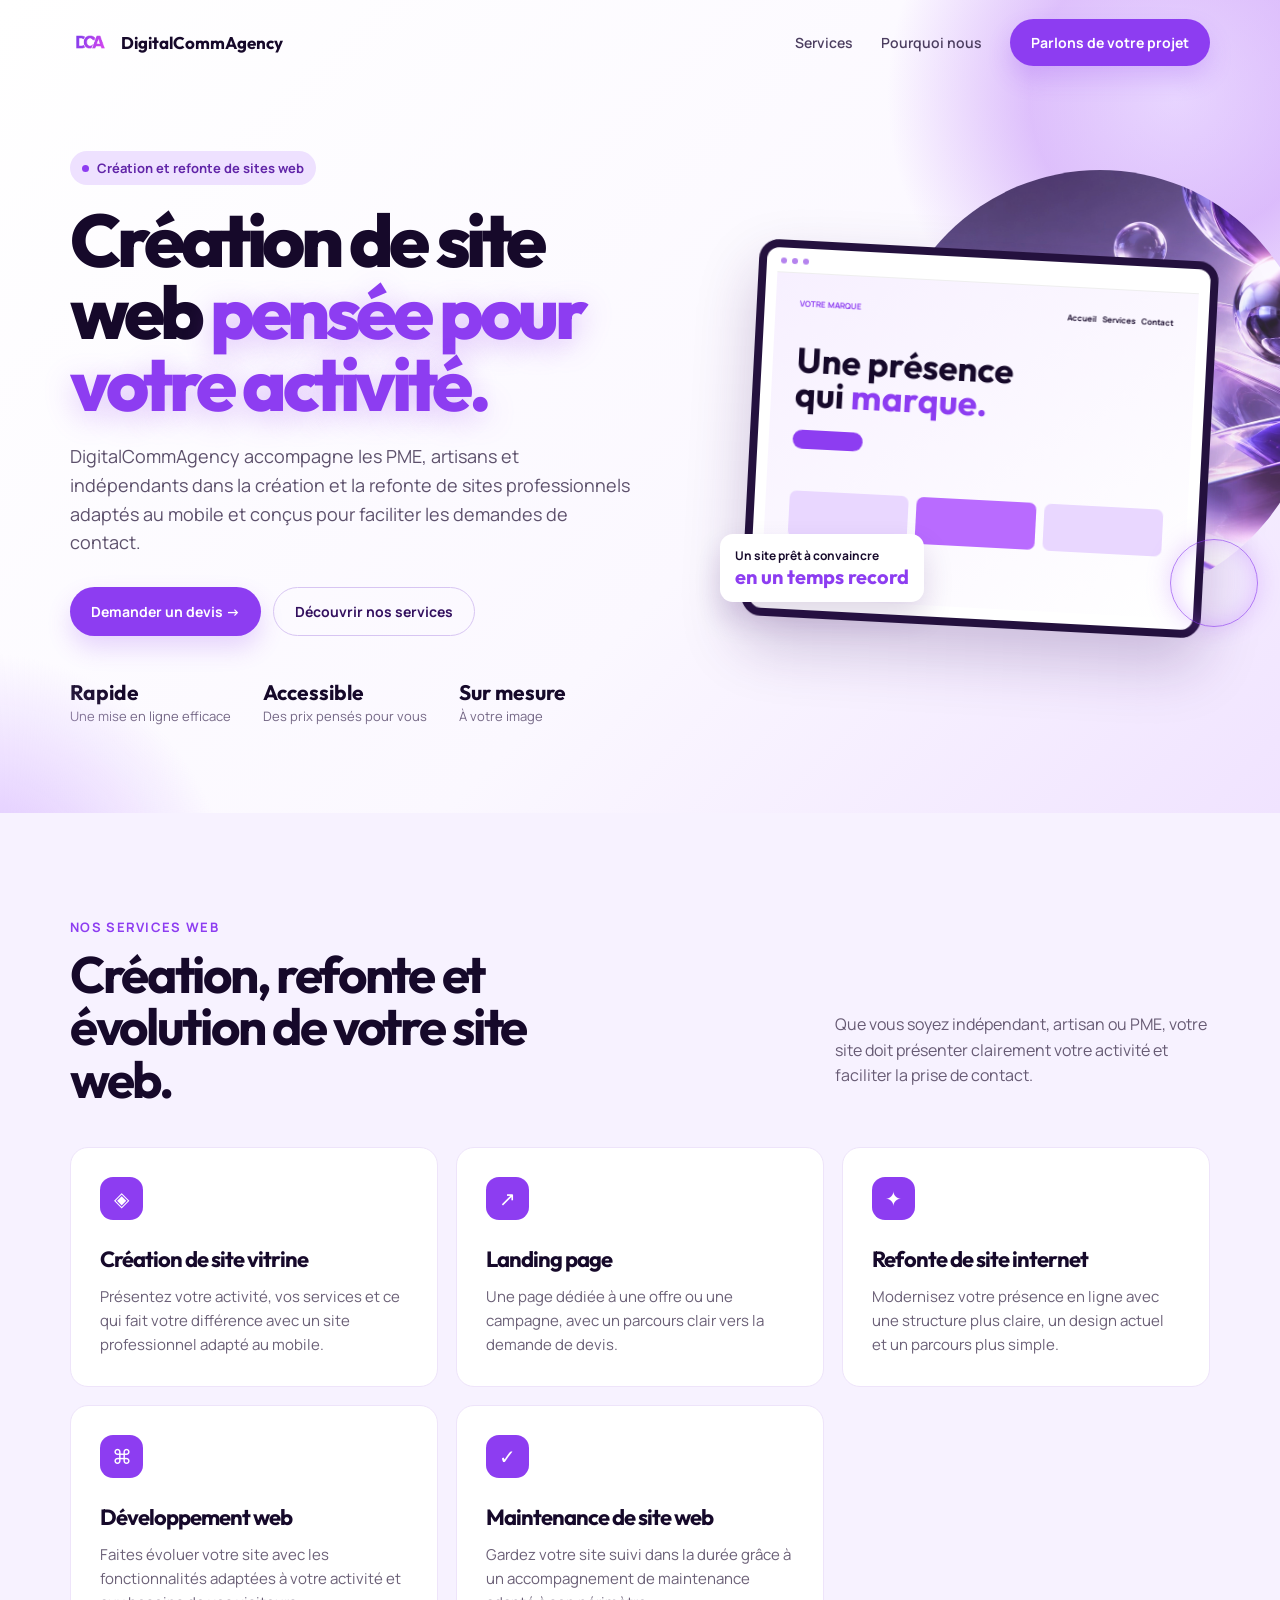
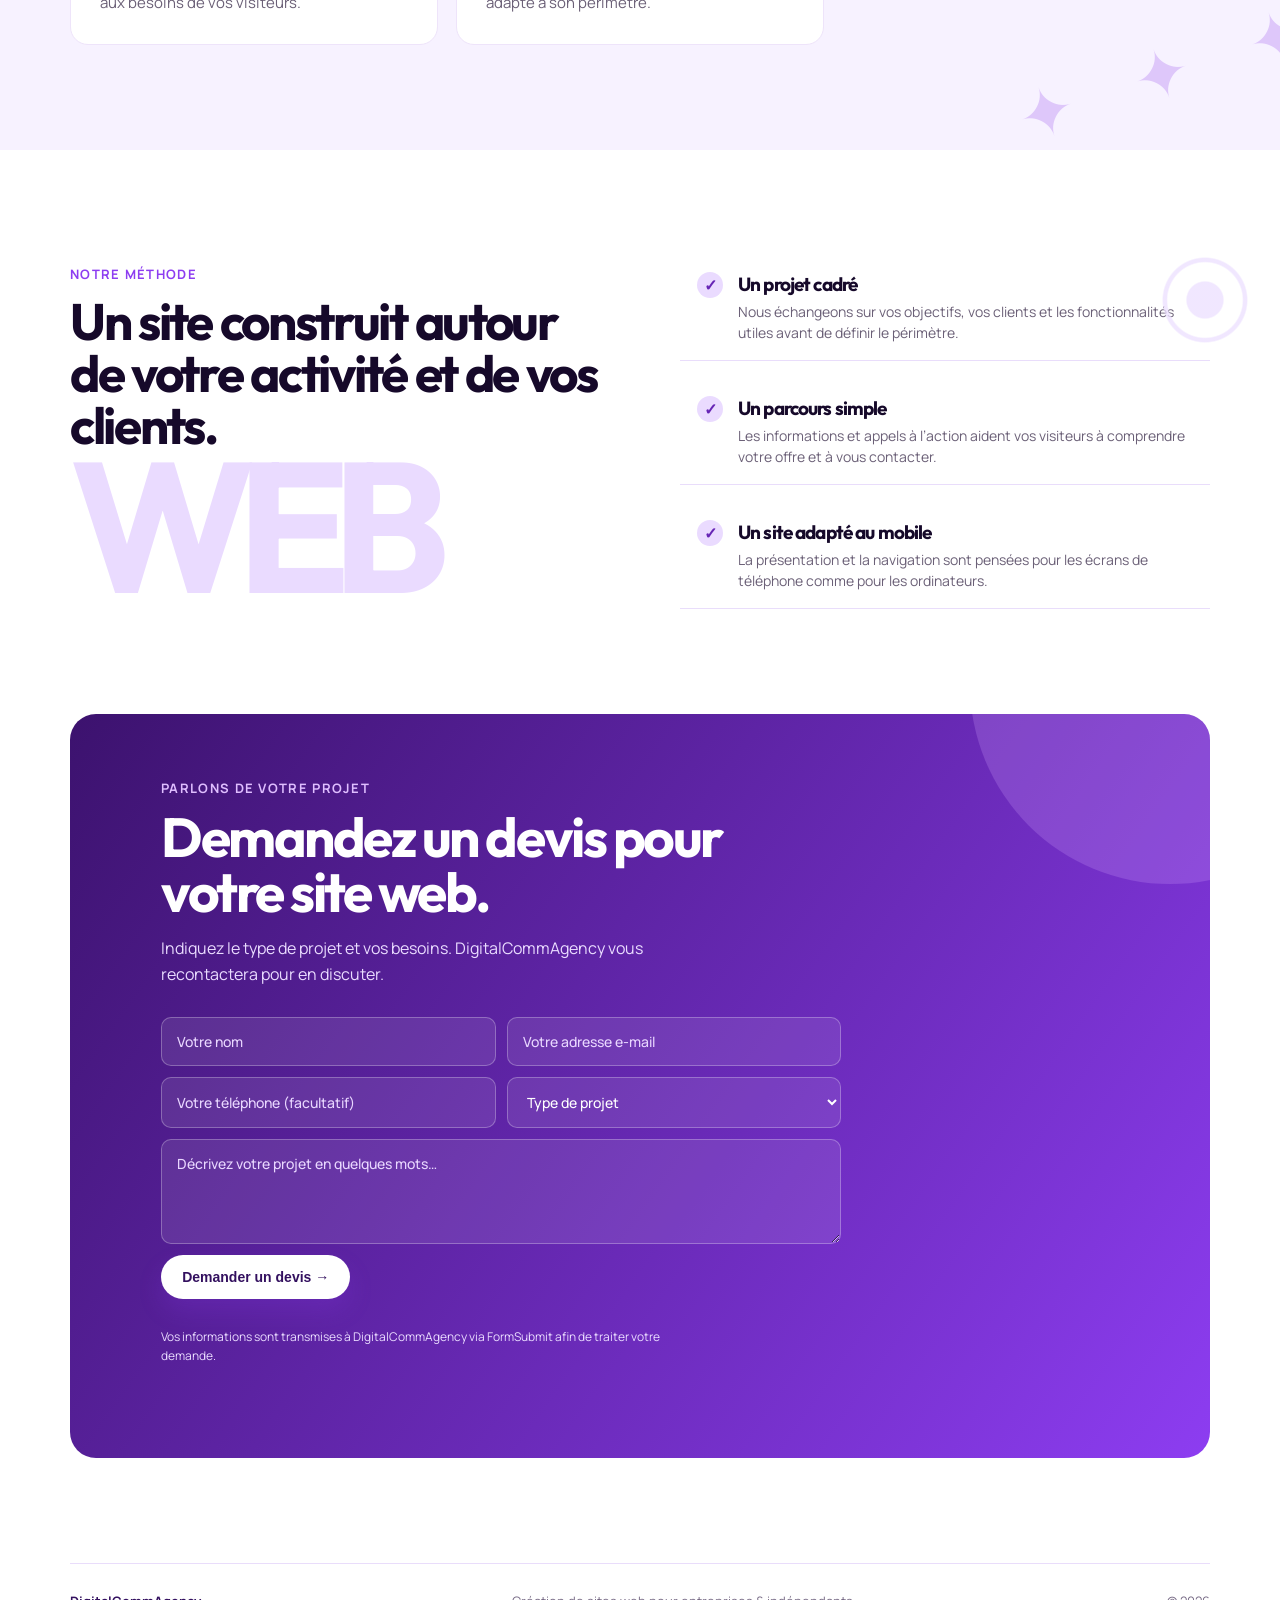
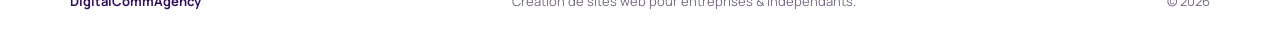
==== index.html @ 5699497f "Optimiser l’image de la page d’accueil" ====
<!doctype html>
<html lang="fr">
  <head>
    <meta charset="UTF-8" />
    <meta name="viewport" content="width=device-width, initial-scale=1.0" />
    <meta name="description" content="Création et refonte de sites web pour PME, artisans et indépendants. DigitalCommAgency conçoit des sites professionnels adaptés au mobile et pensés pour générer des demandes." />
    <title>Création et refonte de sites web | DigitalCommAgency</title>
    <link rel="canonical" href="https://digitalcommagency.fr/" />
    <meta name="robots" content="index,follow,max-image-preview:large" />
    <meta property="og:type" content="website" />
    <meta property="og:locale" content="fr_FR" />
    <meta property="og:site_name" content="DigitalCommAgency" />
    <meta property="og:title" content="Création et refonte de sites web | DigitalCommAgency" />
    <meta property="og:description" content="Des sites professionnels adaptés au mobile et conçus pour transformer les visites en demandes de contact." />
    <meta property="og:url" content="https://digitalcommagency.fr/" />
    <meta name="theme-color" content="#33105f" />
    <script type="application/ld+json">
      {"@context":"https://schema.org","@type":"Organization","name":"DigitalCommAgency","url":"https://digitalcommagency.fr/","description":"Création, refonte, développement et maintenance de sites web pour entreprises et indépendants."}
    </script>
    <link rel="preconnect" href="https://fonts.googleapis.com" />
    <link rel="preconnect" href="https://fonts.gstatic.com" crossorigin />
    <link href="https://fonts.googleapis.com/css2?family=Manrope:wght@400;500;600;700;800&family=Outfit:wght@500;600;700;800&display=swap" rel="stylesheet" />
    <style>
      :root { --violet:#8d3df1; --deep:#33105f; --ink:#16092a; --soft:#f7f2ff; --white:#fff; --line:#e9ddfb; }
      * { box-sizing:border-box; } html { scroll-behavior:smooth; }
      body { margin:0; font-family:"DM Sans",sans-serif; color:var(--ink); background:var(--white); }
      h1,h2,h3 { font-family:"Space Grotesk",sans-serif; letter-spacing:-.045em; margin:0; } a { color:inherit; text-decoration:none; }
      .wrap { width:min(1140px,calc(100% - 40px)); margin:auto; }
      nav { height:84px; display:flex; align-items:center; justify-content:space-between; position:relative; z-index:3; }
      .brand { display:flex; align-items:center; gap:9px; font:700 17px "Space Grotesk"; } .brand img { width:42px; height:42px; object-fit:contain; }
      .links { display:flex; gap:28px; align-items:center; font-size:14px; font-weight:600; color:#4c3e60; } .links a:hover { color:var(--violet); }
      .button { display:inline-flex; align-items:center; justify-content:center; border-radius:999px; border:0; padding:14px 21px; background:var(--violet); color:#fff; font-weight:700; font-size:14px; box-shadow:0 12px 25px #8d3df133; transition:.2s transform,.2s box-shadow; cursor:pointer; }
      .button:hover { transform:translateY(-2px); box-shadow:0 16px 30px #8d3df155; }.button.light { background:#fff; color:var(--deep); }.button.ghost { background:transparent; color:var(--deep); border:1px solid #d7c5f2; box-shadow:none; }
      .hero { overflow:hidden; min-height:610px; position:relative; background:linear-gradient(135deg,#fff 0%,#fbf8ff 60%,#f0e3ff 100%); }
      .hero:before { content:""; position:absolute; height:590px; width:590px; border-radius:50%; background:radial-gradient(circle,#c392ff 0%,#a451f5 35%,transparent 69%); opacity:.34; right:-190px; top:-200px; }
      .hero-grid { position:relative; display:grid; grid-template-columns:1.05fr .95fr; gap:38px; align-items:center; padding:67px 0 88px; }
      .eyebrow { display:inline-flex; align-items:center; gap:8px; padding:8px 12px; background:#eee1ff; border-radius:100px; color:#6125a8; font-size:13px; font-weight:700; }.dot { width:7px;height:7px;border-radius:50%;background:var(--violet); }
      h1 { font-size:clamp(45px,5.8vw,75px); line-height:.97; margin:19px 0 22px; max-width:690px; } h1 em { color:var(--violet); font-style:normal; }
      .hero p { max-width:560px; color:#5d516c; font-size:18px; line-height:1.6; margin:0 0 30px; }.actions { display:flex; gap:12px; flex-wrap:wrap; }
      .proof { display:flex; gap:32px; padding-top:43px; }.proof div { display:grid; gap:2px; }.proof b { font:700 21px "Space Grotesk"; }.proof span { color:#746785; font-size:13px; }
      .mockup { width:min(100%,460px); justify-self:end; position:relative; }.browser { padding:11px; border:8px solid #24113e; background:#fff; border-radius:20px; box-shadow:0 28px 60px #3d14623b; transform:rotate(3deg); }.browserbar { height:14px; display:flex; gap:5px; align-items:center; padding:0 3px 10px; border-bottom:1px solid #eee; }.browserbar i {width:6px;height:6px;border-radius:50%;background:#b583ee;}.website { min-height:325px; padding:24px; background:linear-gradient(145deg,#f7f0ff,#fff); }.mini-nav{display:flex;justify-content:space-between;font-size:8px;font-weight:700}.mini-logo{color:var(--violet)}.mini-hero{margin-top:35px;font:700 35px/.96 "Space Grotesk";max-width:260px;}.mini-hero span{color:var(--violet)}.mini-pill{margin-top:19px;width:70px;height:19px;background:var(--violet);border-radius:99px}.mini-cards{display:flex;gap:8px;margin-top:42px}.mini-card{height:47px;flex:1;border-radius:7px;background:#e9d7ff}.mini-card:nth-child(2){background:#b96bff}.float-card { position:absolute; left:-30px; bottom:25px; padding:13px 15px; border-radius:13px; background:#fff; box-shadow:0 15px 30px #3d14652a; font-size:12px; font-weight:700; }.float-card span { display:block; color:var(--violet); font:700 20px "Space Grotesk"; }
      section { padding:105px 0; }.intro { display:flex; justify-content:space-between; align-items:end; gap:30px; margin-bottom:42px; }.tag { font-size:13px;font-weight:700;text-transform:uppercase;letter-spacing:.1em;color:var(--violet);margin-bottom:12px; }.intro h2 { font-size:clamp(34px,4vw,52px); line-height:1.02; max-width:560px; }.intro p { max-width:375px; color:#675b74; line-height:1.6; }
      .services { background:var(--soft); }.grid { display:grid; grid-template-columns:repeat(3,1fr); gap:18px; }.card { background:#fff; padding:29px; border:1px solid #eee4fa; border-radius:18px; }.icon { width:43px;height:43px;display:grid;place-items:center;color:#fff;background:var(--violet);border-radius:13px;font-size:20px;margin-bottom:25px; }.card h3 { font-size:22px; }.card p { color:#6b6077;line-height:1.6;font-size:15px;margin:12px 0 0; }
      .difference { display:grid;grid-template-columns:1fr 1fr;gap:80px;align-items:center; }.big-number { font:700 clamp(100px,15vw,185px)/.8 "Space Grotesk";color:#eadbff;letter-spacing:-.1em; }.features { display:grid;gap:18px; }.feature { display:flex;gap:15px;padding:17px;border-bottom:1px solid var(--line); }.check { height:26px;width:26px;flex:0 0 26px;display:grid;place-items:center;border-radius:50%;background:#eadbff;color:#6624b5;font-weight:700; }.feature h3 { font-size:19px; }.feature p { margin:5px 0 0;color:#6b6077;font-size:14px;line-height:1.5; }
      .cta { padding:0 0 105px; }.cta-box { position:relative;overflow:hidden;background:linear-gradient(125deg,#3c126e,#8d3df1);border-radius:26px;padding:65px 8%;color:#fff; }.cta-box:after{content:"";position:absolute;width:400px;height:400px;border-radius:50%;background:#d4aaff;opacity:.22;right:-160px;top:-230px}.cta h2 { font-size:clamp(37px,4.3vw,59px);line-height:1;max-width:650px;position:relative;z-index:1}.cta p{position:relative;z-index:1;color:#eadcff;max-width:520px;line-height:1.6;margin:17px 0 27px}.cta .button{position:relative;z-index:1}.contact-form{position:relative;z-index:1;display:grid;grid-template-columns:1fr 1fr;gap:11px;max-width:680px;margin-top:30px}.contact-form input,.contact-form textarea,.contact-form select{width:100%;border:1px solid #ffffff45;background:#ffffff18;border-radius:10px;color:#fff;padding:14px 15px;font:500 14px "Manrope",sans-serif;outline:none;transition:.2s border-color,.2s background}.contact-form input::placeholder,.contact-form textarea::placeholder{color:#e9d7ff}.contact-form input:focus,.contact-form textarea:focus,.contact-form select:focus{border-color:#fff;background:#ffffff27}.contact-form select option{color:#16092a}.contact-form textarea{grid-column:1/-1;min-height:105px;resize:vertical}.contact-form button{justify-self:start}.form-note{grid-column:1/-1;margin:0;color:#e9d7ff;font-size:12px}
      footer { padding:28px 0; border-top:1px solid var(--line);display:flex;justify-content:space-between;color:#776a85;font-size:13px; }.footer-brand {font-weight:700;color:var(--deep)}
      /* Motion design: deliberately subtle enough to keep the page premium. */
      body { overflow-x:hidden; } nav { animation:reveal .7s both; }
      .hero:before { animation:drift 9s ease-in-out infinite alternate; }.hero:after { content:""; position:absolute; width:520px; height:520px; left:-280px; bottom:-350px; border-radius:50%; background:radial-gradient(circle,#d9bbff 0%,transparent 68%); animation:drift 12s ease-in-out infinite alternate-reverse; }
      .eyebrow { animation:reveal .7s .12s both; }.dot { animation:pulse 1.8s infinite; } h1 { animation:reveal .8s .22s both; } h1 em { text-shadow:0 7px 30px #9e51ef55; }.hero p { animation:reveal .8s .34s both; }.actions { animation:reveal .8s .42s both; }.proof { animation:reveal .8s .52s both; }
      .mockup { animation:floatIn 1s .35s both; }.browser { animation:browserFloat 5s ease-in-out infinite; }.mini-pill { animation:grow 1.4s .9s both; }.mini-card { animation:cardUp .7s both; }.mini-card:nth-child(2){animation-delay:.18s}.mini-card:nth-child(3){animation-delay:.36s}.float-card { animation:cardFloat 4s 1s ease-in-out infinite; }
      .card { transition:transform .35s ease,box-shadow .35s ease,border-color .35s ease; }.card:hover { transform:translateY(-11px); box-shadow:0 22px 45px #4c137b18; border-color:#caa4fa; }.icon { transition:transform .3s; }.card:hover .icon{transform:rotate(-12deg) scale(1.1)} .feature { transition:transform .25s,background .25s; }.feature:hover{transform:translateX(9px);background:#fbf8ff}
      @keyframes reveal { from{opacity:0;transform:translateY(22px)}to{opacity:1;transform:translateY(0)} } @keyframes floatIn {from{opacity:0;transform:translate(40px,30px)}to{opacity:1;transform:translate(0,0)}} @keyframes browserFloat {50%{transform:rotate(-1deg) translateY(-13px)}} @keyframes cardFloat{50%{transform:translateY(-10px)}} @keyframes drift{to{transform:translate(60px,35px) scale(1.1)}} @keyframes pulse{50%{transform:scale(1.8);opacity:.45}} @keyframes grow{from{transform:scaleX(0);transform-origin:left}} @keyframes cardUp{from{opacity:0;transform:translateY(17px)}to{opacity:1;transform:none}}
      @media (prefers-reduced-motion:reduce){*,*:before,*:after{animation-duration:.01ms!important;animation-iteration-count:1!important;scroll-behavior:auto!important;transition-duration:.01ms!important}}
      /* A calmer, more editorial type system with an art-directed visual layer. */
      body { font-family:"Manrope",sans-serif; } h1,h2,h3,.brand,.proof b,.float-card span,.mini-hero,.big-number { font-family:"Outfit",sans-serif; }
      h1 { font-weight:800; letter-spacing:-.06em; } h2 { font-weight:700; } .hero-grid { isolation:isolate; }
      .mockup:before { content:""; position:absolute; z-index:-1; width:430px; height:430px; right:-105px; top:-80px; border-radius:50%; background:url("hero-visual.jpg") center/cover no-repeat; opacity:.84; filter:saturate(1.14) contrast(1.03); mix-blend-mode:multiply; animation:artFloat 8s ease-in-out infinite; }
      .mockup:after { content:""; position:absolute; width:86px; height:86px; right:-48px; bottom:0; border:1px solid #8d3df1aa; border-radius:50%; box-shadow:inset 0 0 22px #b46aff55,0 0 24px #a857f344; animation:spin 13s linear infinite; }
      .services { position:relative; overflow:hidden; }.services:after { content:"✦  ✦  ✦"; position:absolute; right:-55px; bottom:35px; color:#dec7fa; font-size:68px; letter-spacing:25px; transform:rotate(-18deg); pointer-events:none; }
      .difference { position:relative; }.difference:after { content:""; position:absolute; width:210px; height:210px; right:-100px; top:-60px; border-radius:50%; background:radial-gradient(circle,#ede1ff 0 12%,transparent 13% 25%,#ede1ff 26% 28%,transparent 29%); opacity:.8; pointer-events:none; }
      .cta-box { background-image:linear-gradient(125deg,#3c126e,#8d3df1),url("hero-visual.jpg"); background-blend-mode:normal,soft-light; }.button { transition:.25s transform,.25s box-shadow,.25s background; }.button:hover { transform:translateY(-3px) scale(1.02); }
      @keyframes artFloat { 50% { transform:translate(-16px,18px) rotate(8deg) scale(1.06); } } @keyframes spin { to { transform:rotate(360deg); } }
      @media(max-width:760px){ .links{display:none}.hero-grid,.difference{grid-template-columns:1fr}.hero-grid{padding:44px 0 65px}.mockup{justify-self:center;margin-top:15px;width:85%}.float-card{left:-18px}.proof{gap:17px}.intro{display:block}.intro p{margin-top:18px}.grid{grid-template-columns:1fr}.difference{gap:30px}.big-number{font-size:120px}.cta-box{padding:50px 28px}section{padding:75px 0}footer{gap:10px;flex-direction:column} }
      @media(max-width:760px){ .links{display:flex;gap:0}.links a:not(.button){display:none}.links .button{padding:11px 12px;font-size:12px}.hero-grid,.difference{grid-template-columns:1fr}.hero-grid{padding:44px 0 65px}.mockup{justify-self:center;margin-top:15px;width:85%}.float-card{left:-18px}.proof{gap:17px}.intro{display:block}.intro p{margin-top:18px}.grid{grid-template-columns:1fr}.difference{gap:30px}.big-number{font-size:120px}.cta-box{padding:50px 28px}section{padding:75px 0}footer{gap:10px;flex-direction:column} }
    </style>
  </head>
  <body>
    <header class="hero"><div class="wrap"><nav><a class="brand" href="#accueil"><img src="logo.png" alt="Logo DigitalCommAgency" />DigitalCommAgency</a><div class="links"><a href="#services">Services</a><a href="#pourquoi">Pourquoi nous</a><a href="#contact" class="button">Parlons de votre projet</a></div></nav>
      <div class="hero-grid" id="accueil"><div><div class="eyebrow"><span class="dot"></span> Création et refonte de sites web</div><h1>Création de site web <em>pensée pour votre activité.</em></h1><p>DigitalCommAgency accompagne les PME, artisans et indépendants dans la création et la refonte de sites professionnels adaptés au mobile et conçus pour faciliter les demandes de contact.</p><div class="actions"><a class="button" href="#contact">Demander un devis →</a><a class="button ghost" href="#services">Découvrir nos services</a></div><div class="proof"><div><b>Rapide</b><span>Une mise en ligne efficace</span></div><div><b>Accessible</b><span>Des prix pensés pour vous</span></div><div><b>Sur mesure</b><span>À votre image</span></div></div></div>
      <div class="mockup" aria-label="Aperçu d'un site créé par DigitalCommAgency"><div class="browser"><div class="browserbar"><i></i><i></i><i></i></div><div class="website"><div class="mini-nav"><span class="mini-logo">VOTRE MARQUE</span><span>Accueil &nbsp; Services &nbsp; Contact</span></div><div class="mini-hero">Une présence qui <span>marque.</span></div><div class="mini-pill"></div><div class="mini-cards"><div class="mini-card"></div><div class="mini-card"></div><div class="mini-card"></div></div></div></div><div class="float-card">Un site prêt à convaincre<span>en un temps record</span></div></div></div>
    </div></header>
    <main><section class="services" id="services"><div class="wrap"><div class="intro"><div><div class="tag">Nos services web</div><h2>Création, refonte et évolution de votre site web.</h2></div><p>Que vous soyez indépendant, artisan ou PME, votre site doit présenter clairement votre activité et faciliter la prise de contact.</p></div><div class="grid"><article class="card"><div class="icon">◈</div><h3><a href="creation-site-web.html">Création de site vitrine</a></h3><p>Présentez votre activité, vos services et ce qui fait votre différence avec un site professionnel adapté au mobile.</p></article><article class="card"><div class="icon">↗</div><h3>Landing page</h3><p>Une page dédiée à une offre ou une campagne, avec un parcours clair vers la demande de devis.</p></article><article class="card"><div class="icon">✦</div><h3><a href="refonte-site-web.html">Refonte de site internet</a></h3><p>Modernisez votre présence en ligne avec une structure plus claire, un design actuel et un parcours plus simple.</p></article><article class="card"><div class="icon">⌘</div><h3><a href="developpement-web.html">Développement web</a></h3><p>Faites évoluer votre site avec les fonctionnalités adaptées à votre activité et aux besoins de vos visiteurs.</p></article><article class="card"><div class="icon">✓</div><h3><a href="maintenance-site-web.html">Maintenance de site web</a></h3><p>Gardez votre site suivi dans la durée grâce à un accompagnement de maintenance adapté à son périmètre.</p></article></div></div></section>
      <section id="pourquoi"><div class="wrap difference"><div><div class="tag">Notre méthode</div><h2 style="font-size:clamp(36px,4vw,54px);line-height:1.02">Un site construit autour de votre activité et de vos clients.</h2><div class="big-number">WEB</div></div><div class="features"><div class="feature"><div class="check">✓</div><div><h3>Un projet cadré</h3><p>Nous échangeons sur vos objectifs, vos clients et les fonctionnalités utiles avant de définir le périmètre.</p></div></div><div class="feature"><div class="check">✓</div><div><h3>Un parcours simple</h3><p>Les informations et appels à l’action aident vos visiteurs à comprendre votre offre et à vous contacter.</p></div></div><div class="feature"><div class="check">✓</div><div><h3>Un site adapté au mobile</h3><p>La présentation et la navigation sont pensées pour les écrans de téléphone comme pour les ordinateurs.</p></div></div></div></div></section>
      <section class="cta" id="contact"><div class="wrap"><div class="cta-box"><div class="tag" style="color:#dfbeff">Parlons de votre projet</div><h2>Demandez un devis pour votre site web.</h2><p>Indiquez le type de projet et vos besoins. DigitalCommAgency vous recontactera pour en discuter.</p><form class="contact-form" action="https://formsubmit.co/digitalcommagency@outlook.fr" method="POST"><input type="hidden" name="_subject" value="Nouvelle demande depuis le site DigitalCommAgency" /><input type="hidden" name="_template" value="table" /><input name="Nom" type="text" aria-label="Votre nom" placeholder="Votre nom" required /><input name="email" type="email" aria-label="Votre adresse e-mail" placeholder="Votre adresse e-mail" required /><input name="Téléphone" type="tel" aria-label="Votre téléphone, facultatif" placeholder="Votre téléphone (facultatif)" /><select name="Motif" aria-label="Type de projet" required><option value="" disabled selected>Type de projet</option><option>Création de site</option><option>Refonte de site</option><option>Développement web</option><option>Maintenance de site</option><option>Autre demande</option></select><textarea name="Détails du projet" aria-label="Description de votre projet" placeholder="Décrivez votre projet en quelques mots…" required></textarea><button class="button light" type="submit">Demander un devis →</button><p class="form-note">Vos informations sont transmises à DigitalCommAgency via FormSubmit afin de traiter votre demande.</p></form></div></div></section></main>
    <footer class="wrap"><span class="footer-brand">DigitalCommAgency</span><span>Création de sites web pour entreprises & indépendants.</span><span>© 2026</span></footer>
  </body>
</html>
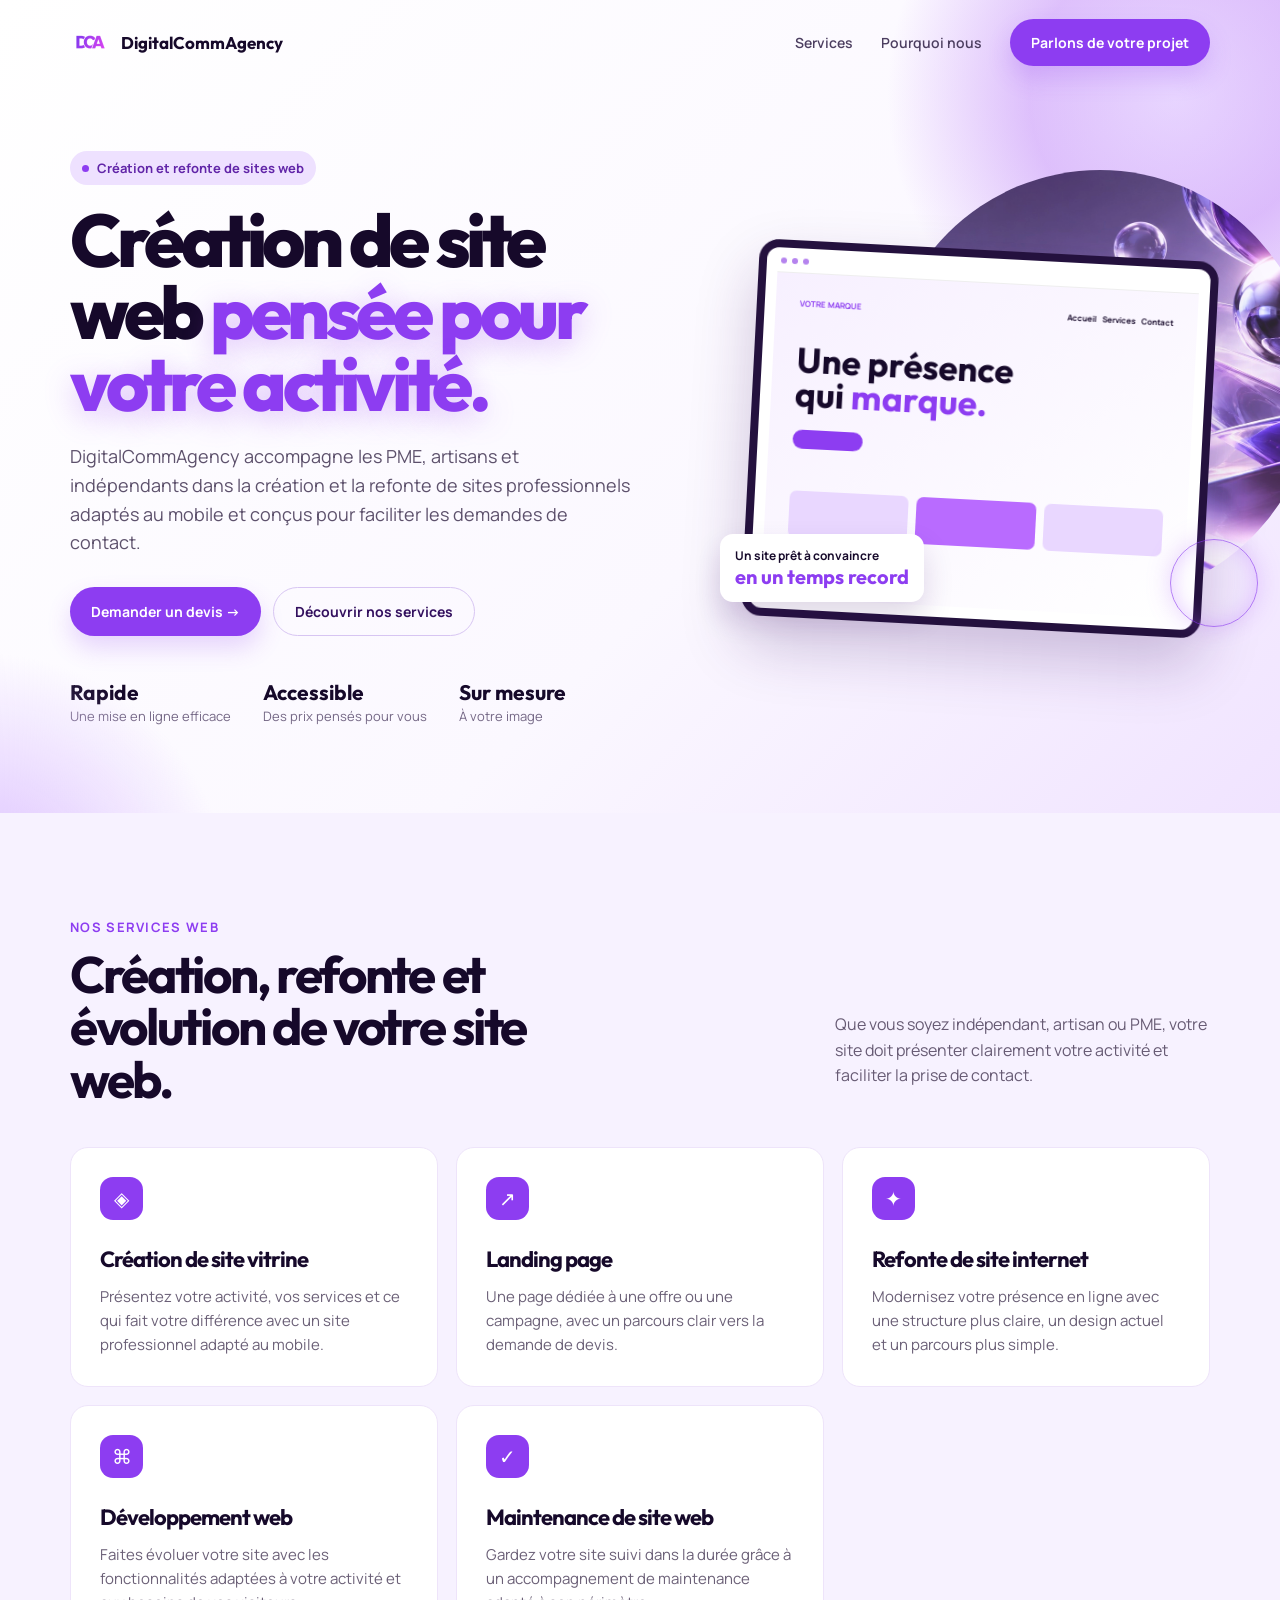
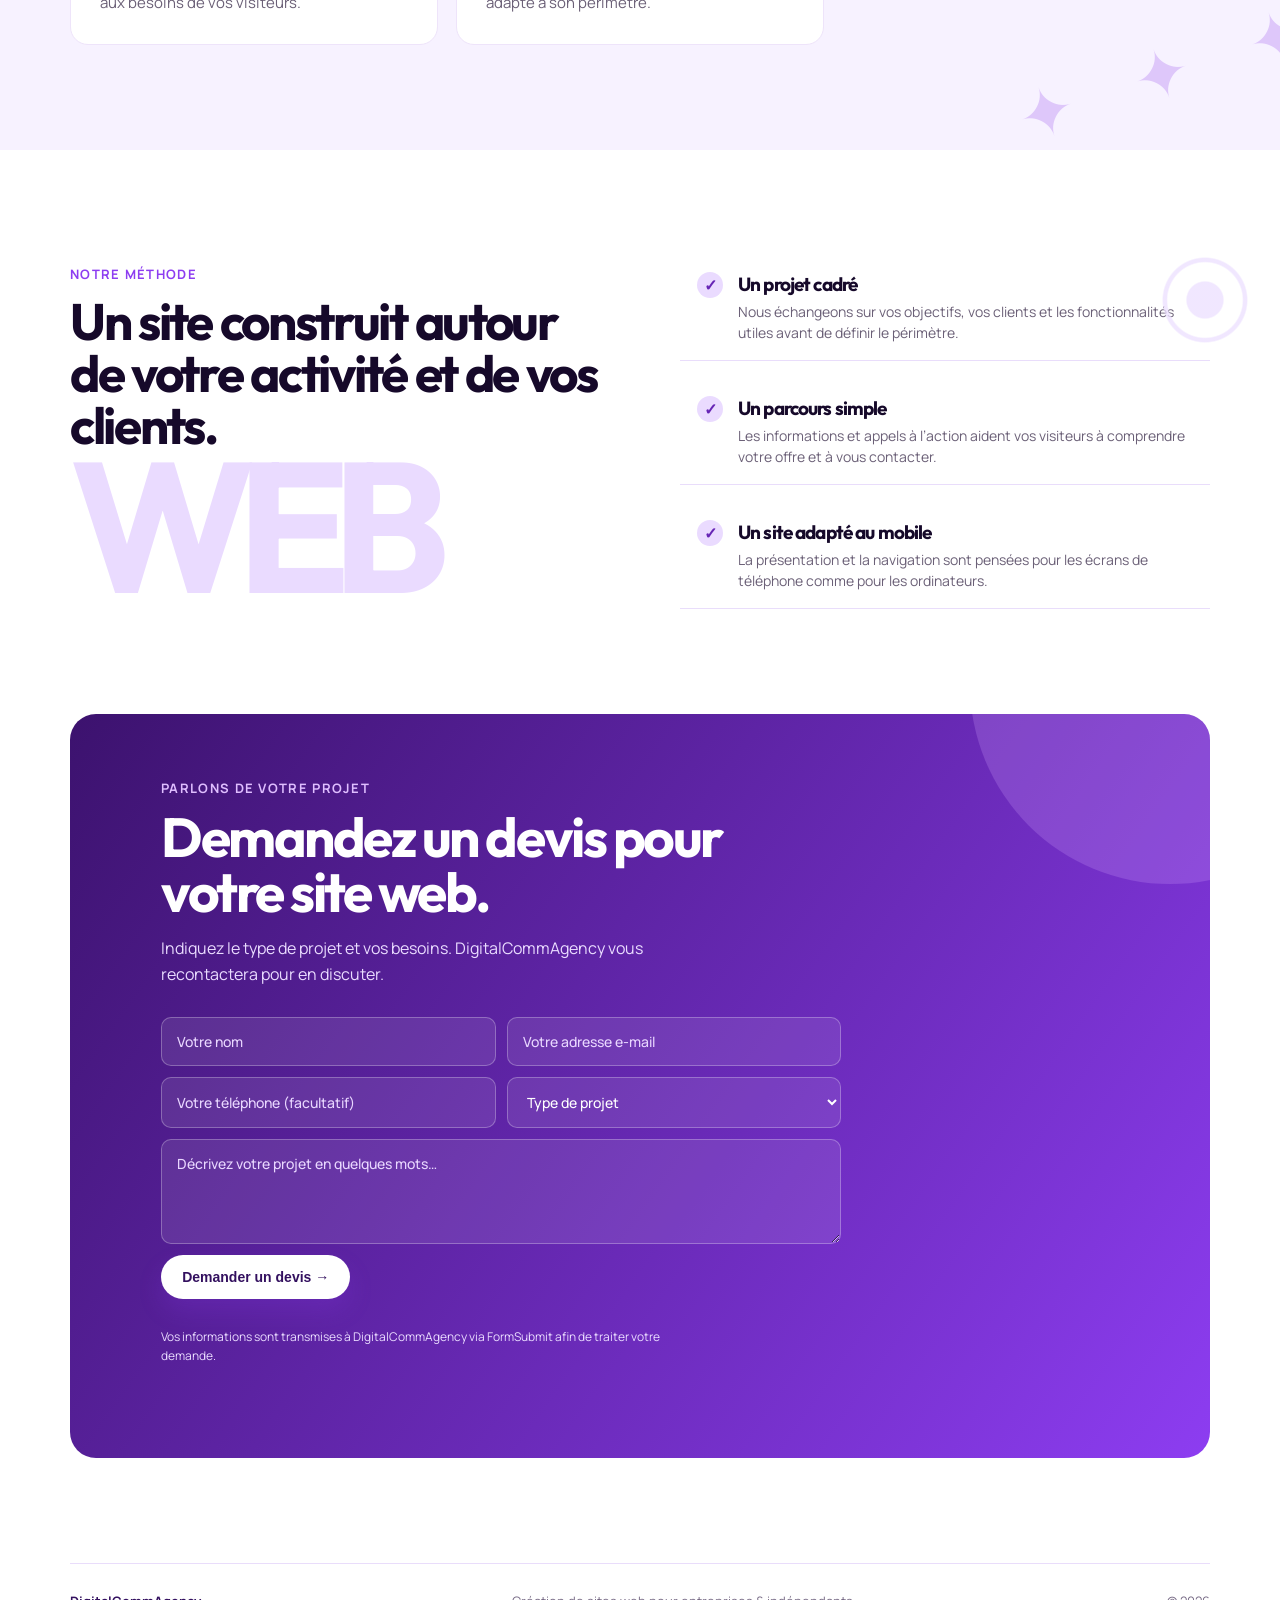
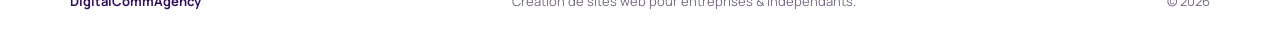
==== commit 25810590: "Réduire le poids du logo" ====
--- a/index.html
+++ b/index.html
@@ -66,7 +66,7 @@
     </style>
   </head>
   <body>
-    <header class="hero"><div class="wrap"><nav><a class="brand" href="#accueil"><img src="logo.png" alt="Logo DigitalCommAgency" />DigitalCommAgency</a><div class="links"><a href="#services">Services</a><a href="#pourquoi">Pourquoi nous</a><a href="#contact" class="button">Parlons de votre projet</a></div></nav>
+    <header class="hero"><div class="wrap"><nav><a class="brand" href="#accueil"><img src="logo-optimized.png" alt="Logo DigitalCommAgency" />DigitalCommAgency</a><div class="links"><a href="#services">Services</a><a href="#pourquoi">Pourquoi nous</a><a href="#contact" class="button">Parlons de votre projet</a></div></nav>
       <div class="hero-grid" id="accueil"><div><div class="eyebrow"><span class="dot"></span> Création et refonte de sites web</div><h1>Création de site web <em>pensée pour votre activité.</em></h1><p>DigitalCommAgency accompagne les PME, artisans et indépendants dans la création et la refonte de sites professionnels adaptés au mobile et conçus pour faciliter les demandes de contact.</p><div class="actions"><a class="button" href="#contact">Demander un devis →</a><a class="button ghost" href="#services">Découvrir nos services</a></div><div class="proof"><div><b>Rapide</b><span>Une mise en ligne efficace</span></div><div><b>Accessible</b><span>Des prix pensés pour vous</span></div><div><b>Sur mesure</b><span>À votre image</span></div></div></div>
       <div class="mockup" aria-label="Aperçu d'un site créé par DigitalCommAgency"><div class="browser"><div class="browserbar"><i></i><i></i><i></i></div><div class="website"><div class="mini-nav"><span class="mini-logo">VOTRE MARQUE</span><span>Accueil &nbsp; Services &nbsp; Contact</span></div><div class="mini-hero">Une présence qui <span>marque.</span></div><div class="mini-pill"></div><div class="mini-cards"><div class="mini-card"></div><div class="mini-card"></div><div class="mini-card"></div></div></div></div><div class="float-card">Un site prêt à convaincre<span>en un temps record</span></div></div></div>
     </div></header>
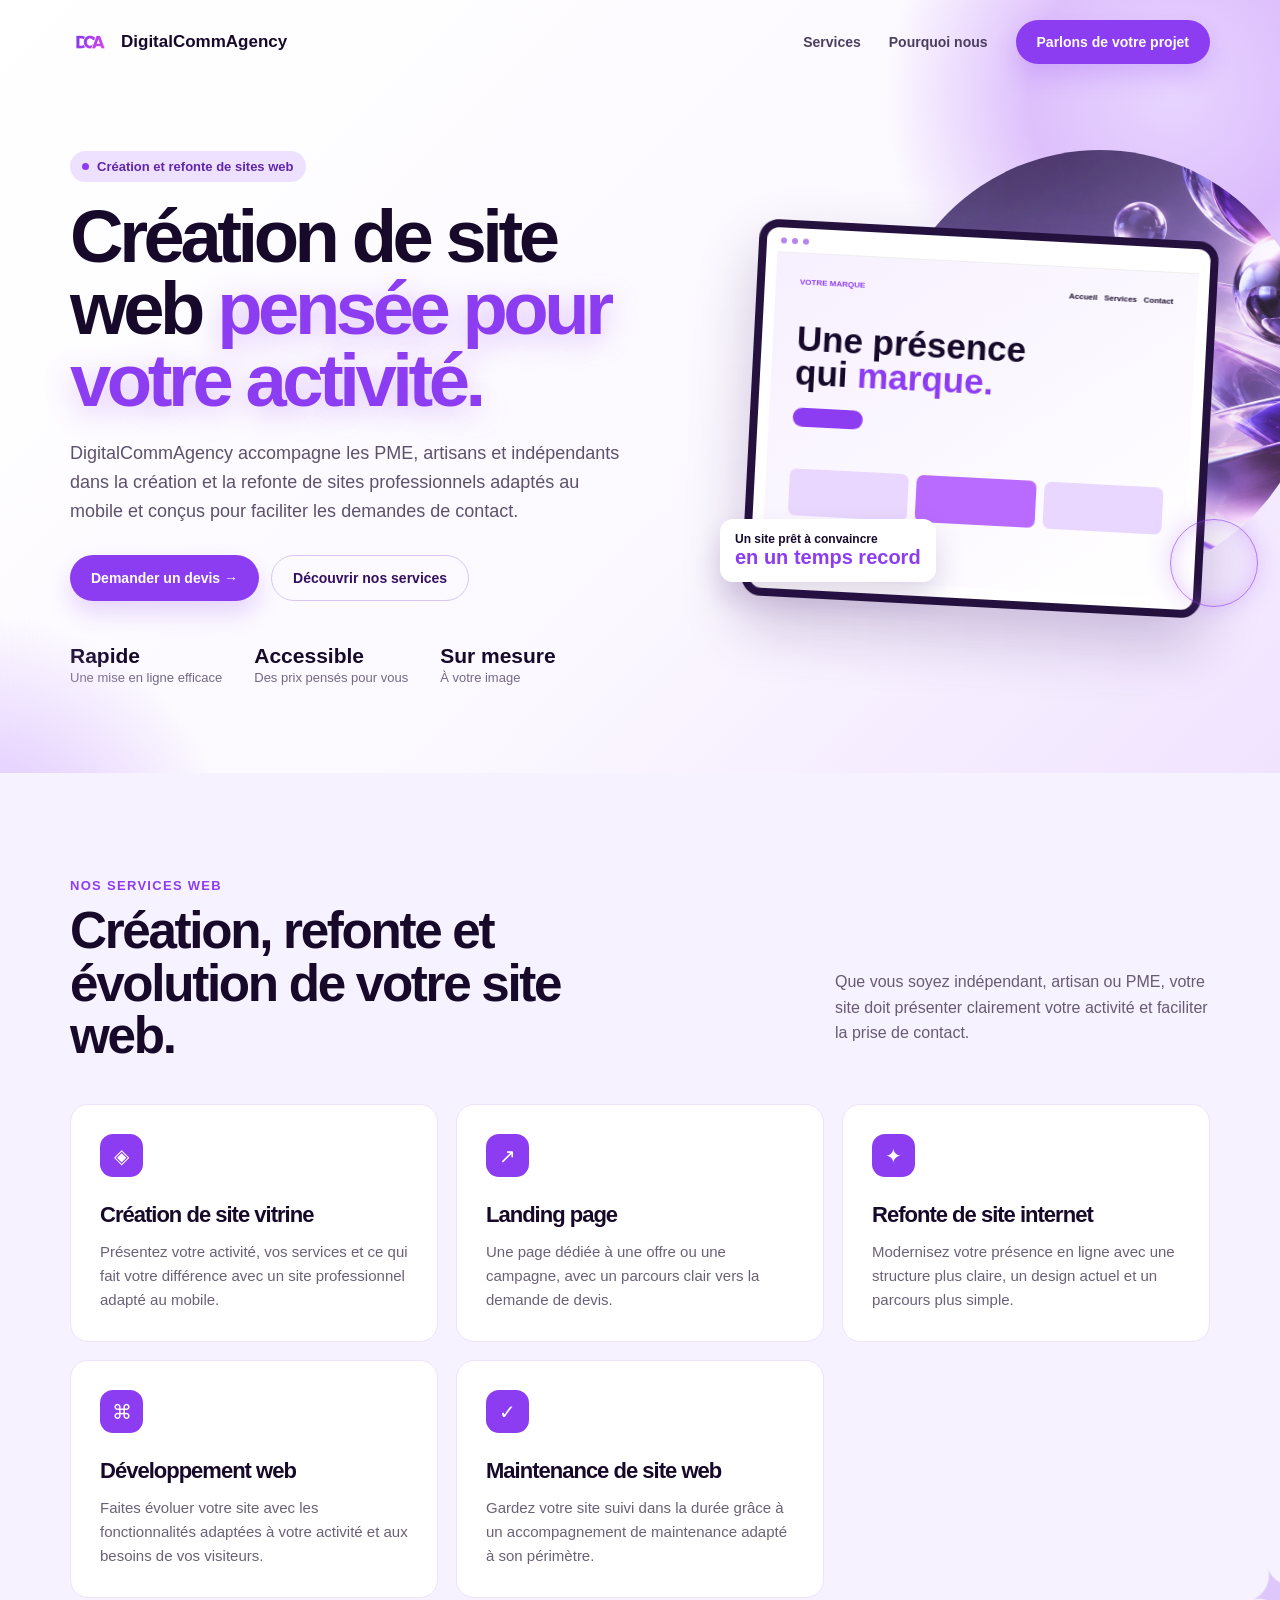
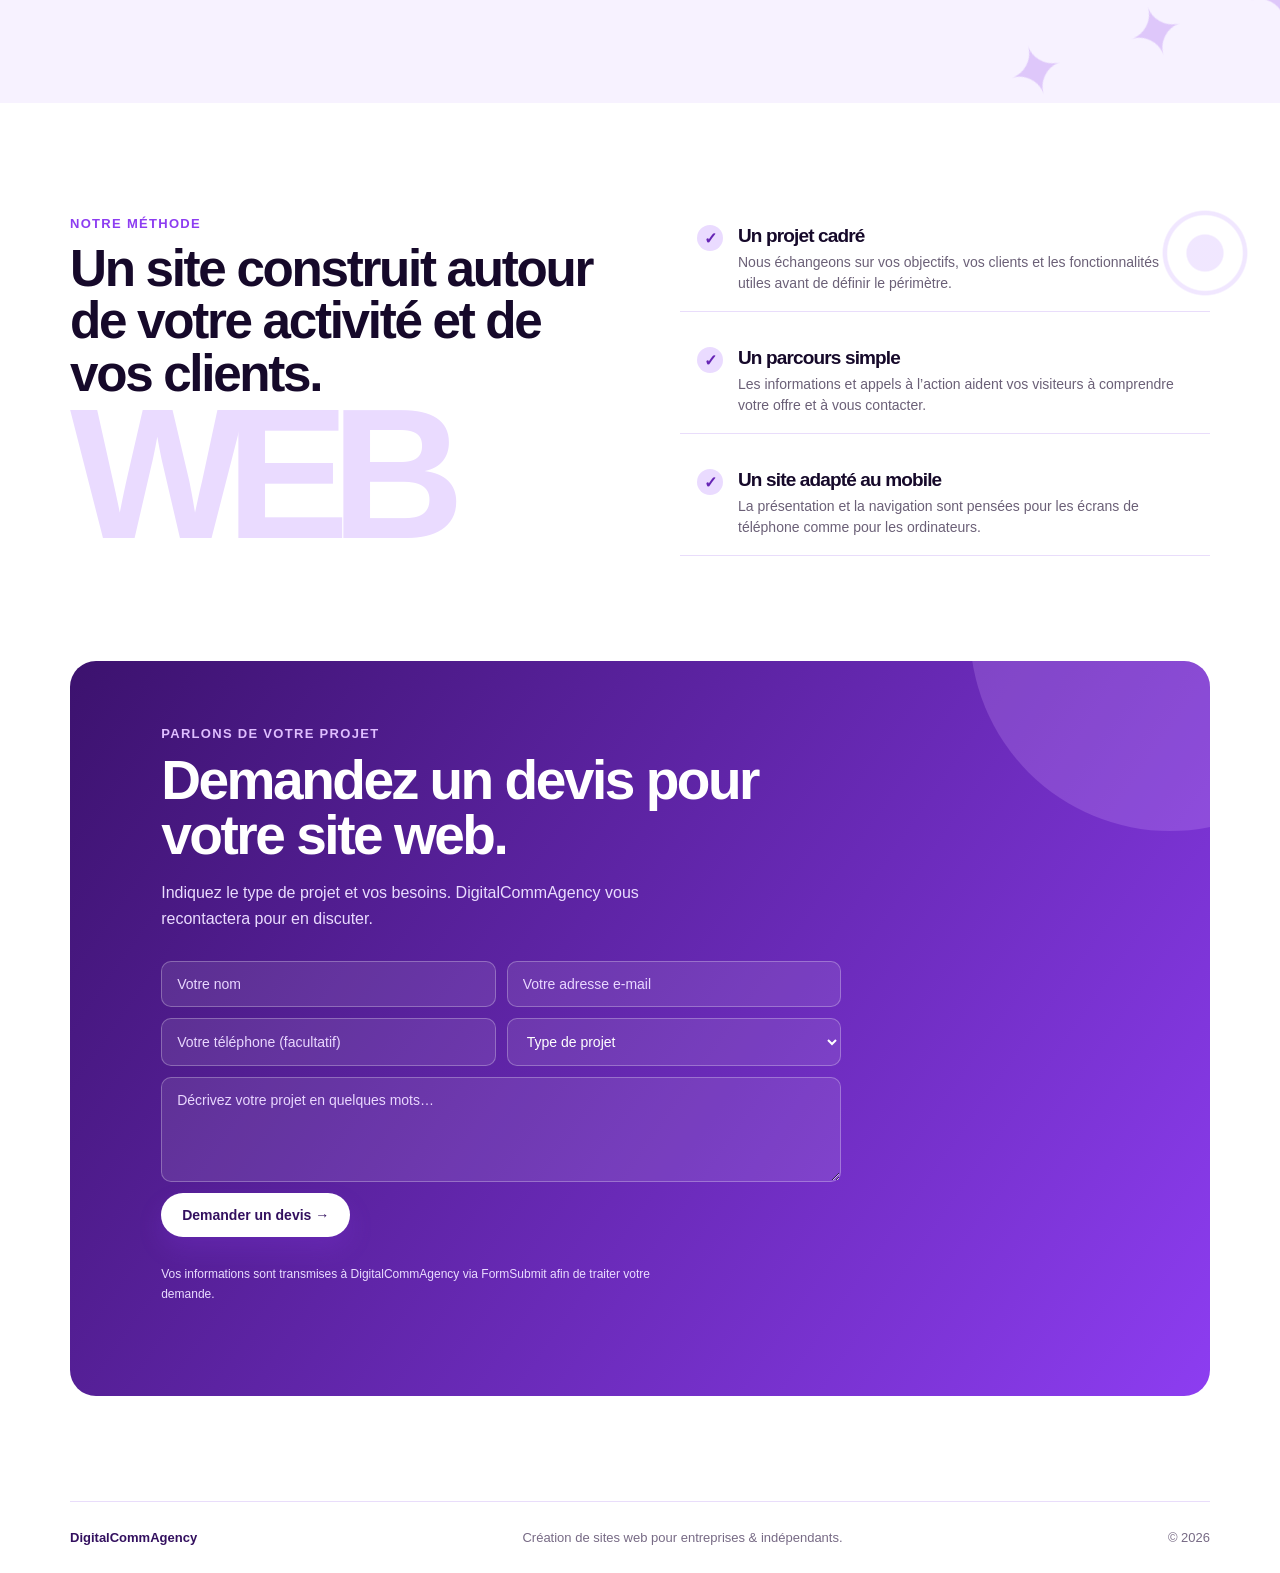
==== commit e295734d: "Supprimer la feuille de polices inutilisée" ====
--- a/index.html
+++ b/index.html
@@ -17,9 +17,6 @@
     <script type="application/ld+json">
       {"@context":"https://schema.org","@type":"Organization","name":"DigitalCommAgency","url":"https://digitalcommagency.fr/","description":"Création, refonte, développement et maintenance de sites web pour entreprises et indépendants."}
     </script>
-    <link rel="preconnect" href="https://fonts.googleapis.com" />
-    <link rel="preconnect" href="https://fonts.gstatic.com" crossorigin />
-    <link href="https://fonts.googleapis.com/css2?family=Manrope:wght@400;500;600;700;800&family=Outfit:wght@500;600;700;800&display=swap" rel="stylesheet" />
     <style>
       :root { --violet:#8d3df1; --deep:#33105f; --ink:#16092a; --soft:#f7f2ff; --white:#fff; --line:#e9ddfb; }
       * { box-sizing:border-box; } html { scroll-behavior:smooth; }
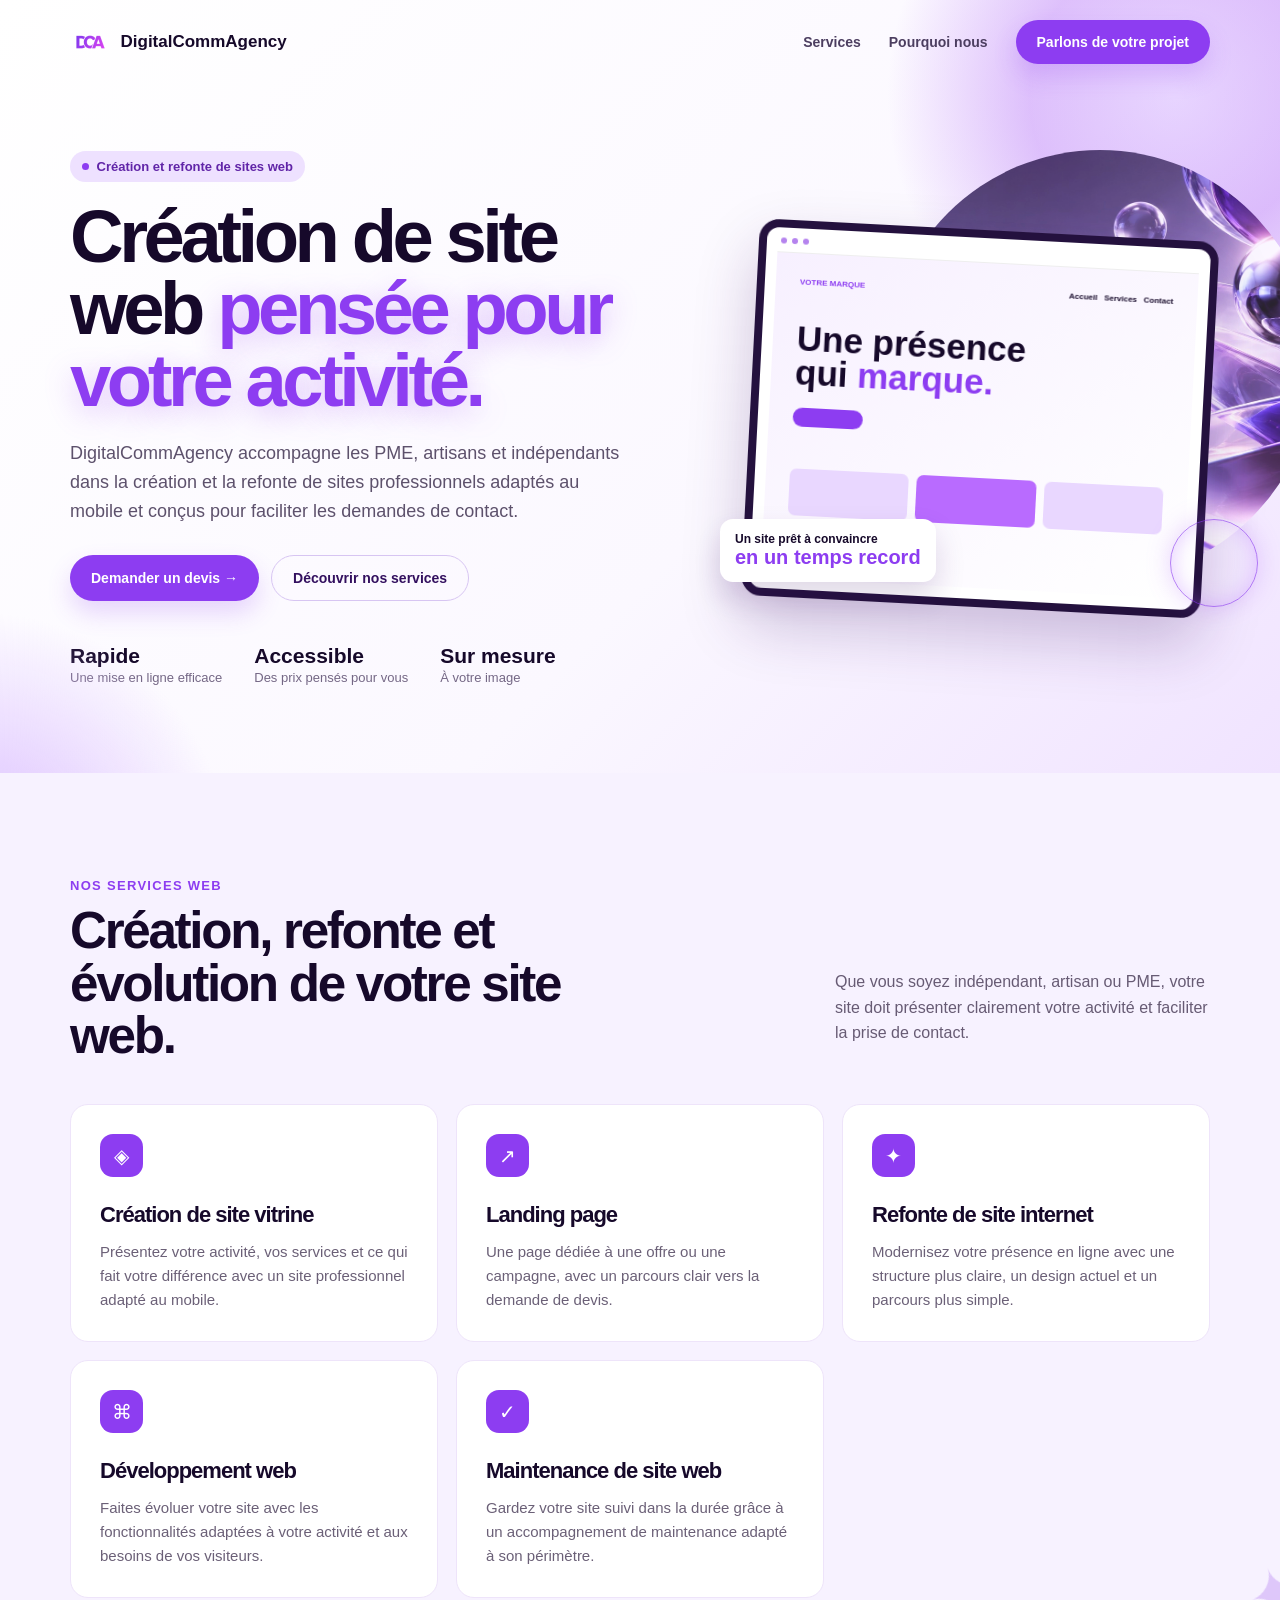
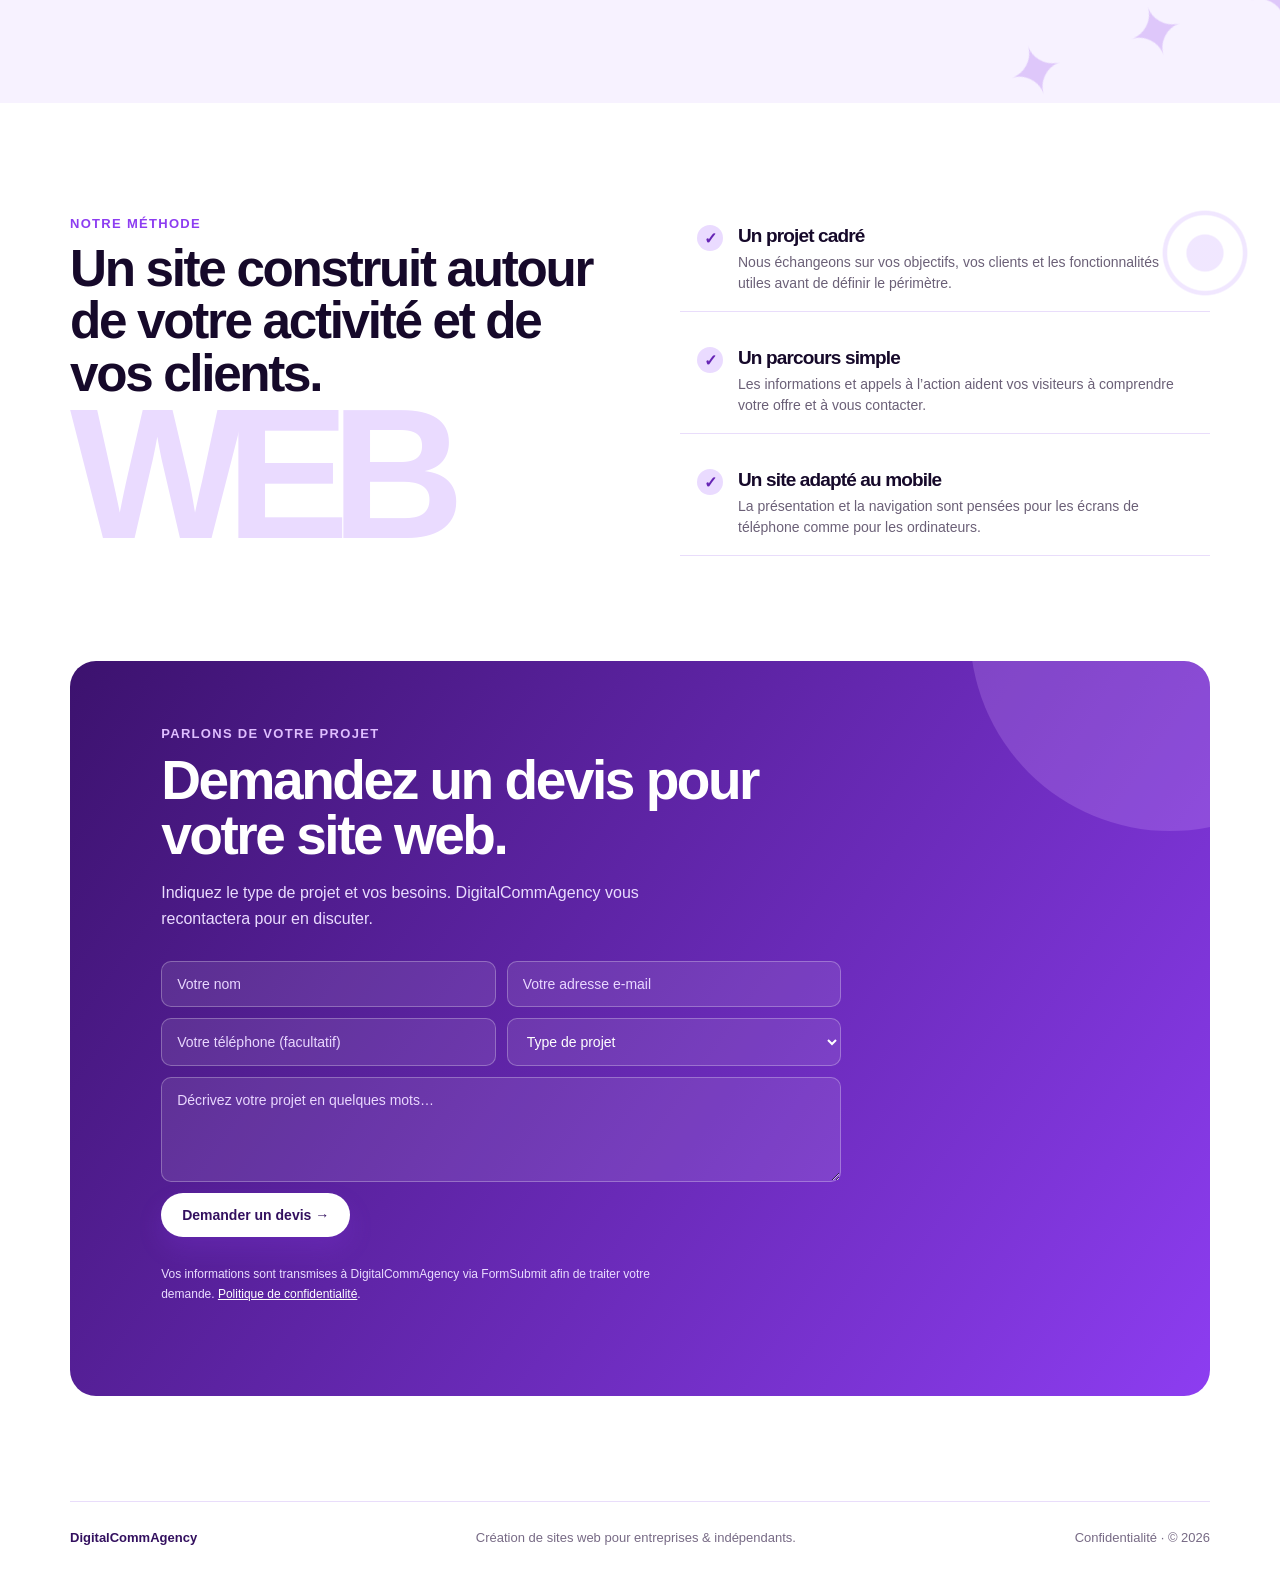
==== commit b8868b44: "Ajouter la politique de confidentialité Publie une notice liée au formulaire et aux pages de service" ====
--- a/index.html
+++ b/index.html
@@ -69,7 +69,7 @@
     </div></header>
     <main><section class="services" id="services"><div class="wrap"><div class="intro"><div><div class="tag">Nos services web</div><h2>Création, refonte et évolution de votre site web.</h2></div><p>Que vous soyez indépendant, artisan ou PME, votre site doit présenter clairement votre activité et faciliter la prise de contact.</p></div><div class="grid"><article class="card"><div class="icon">◈</div><h3><a href="creation-site-web.html">Création de site vitrine</a></h3><p>Présentez votre activité, vos services et ce qui fait votre différence avec un site professionnel adapté au mobile.</p></article><article class="card"><div class="icon">↗</div><h3>Landing page</h3><p>Une page dédiée à une offre ou une campagne, avec un parcours clair vers la demande de devis.</p></article><article class="card"><div class="icon">✦</div><h3><a href="refonte-site-web.html">Refonte de site internet</a></h3><p>Modernisez votre présence en ligne avec une structure plus claire, un design actuel et un parcours plus simple.</p></article><article class="card"><div class="icon">⌘</div><h3><a href="developpement-web.html">Développement web</a></h3><p>Faites évoluer votre site avec les fonctionnalités adaptées à votre activité et aux besoins de vos visiteurs.</p></article><article class="card"><div class="icon">✓</div><h3><a href="maintenance-site-web.html">Maintenance de site web</a></h3><p>Gardez votre site suivi dans la durée grâce à un accompagnement de maintenance adapté à son périmètre.</p></article></div></div></section>
       <section id="pourquoi"><div class="wrap difference"><div><div class="tag">Notre méthode</div><h2 style="font-size:clamp(36px,4vw,54px);line-height:1.02">Un site construit autour de votre activité et de vos clients.</h2><div class="big-number">WEB</div></div><div class="features"><div class="feature"><div class="check">✓</div><div><h3>Un projet cadré</h3><p>Nous échangeons sur vos objectifs, vos clients et les fonctionnalités utiles avant de définir le périmètre.</p></div></div><div class="feature"><div class="check">✓</div><div><h3>Un parcours simple</h3><p>Les informations et appels à l’action aident vos visiteurs à comprendre votre offre et à vous contacter.</p></div></div><div class="feature"><div class="check">✓</div><div><h3>Un site adapté au mobile</h3><p>La présentation et la navigation sont pensées pour les écrans de téléphone comme pour les ordinateurs.</p></div></div></div></div></section>
-      <section class="cta" id="contact"><div class="wrap"><div class="cta-box"><div class="tag" style="color:#dfbeff">Parlons de votre projet</div><h2>Demandez un devis pour votre site web.</h2><p>Indiquez le type de projet et vos besoins. DigitalCommAgency vous recontactera pour en discuter.</p><form class="contact-form" action="https://formsubmit.co/digitalcommagency@outlook.fr" method="POST"><input type="hidden" name="_subject" value="Nouvelle demande depuis le site DigitalCommAgency" /><input type="hidden" name="_template" value="table" /><input name="Nom" type="text" aria-label="Votre nom" placeholder="Votre nom" required /><input name="email" type="email" aria-label="Votre adresse e-mail" placeholder="Votre adresse e-mail" required /><input name="Téléphone" type="tel" aria-label="Votre téléphone, facultatif" placeholder="Votre téléphone (facultatif)" /><select name="Motif" aria-label="Type de projet" required><option value="" disabled selected>Type de projet</option><option>Création de site</option><option>Refonte de site</option><option>Développement web</option><option>Maintenance de site</option><option>Autre demande</option></select><textarea name="Détails du projet" aria-label="Description de votre projet" placeholder="Décrivez votre projet en quelques mots…" required></textarea><button class="button light" type="submit">Demander un devis →</button><p class="form-note">Vos informations sont transmises à DigitalCommAgency via FormSubmit afin de traiter votre demande.</p></form></div></div></section></main>
-    <footer class="wrap"><span class="footer-brand">DigitalCommAgency</span><span>Création de sites web pour entreprises & indépendants.</span><span>© 2026</span></footer>
+      <section class="cta" id="contact"><div class="wrap"><div class="cta-box"><div class="tag" style="color:#dfbeff">Parlons de votre projet</div><h2>Demandez un devis pour votre site web.</h2><p>Indiquez le type de projet et vos besoins. DigitalCommAgency vous recontactera pour en discuter.</p><form class="contact-form" action="https://formsubmit.co/digitalcommagency@outlook.fr" method="POST"><input type="hidden" name="_subject" value="Nouvelle demande depuis le site DigitalCommAgency" /><input type="hidden" name="_template" value="table" /><input name="Nom" type="text" aria-label="Votre nom" placeholder="Votre nom" required /><input name="email" type="email" aria-label="Votre adresse e-mail" placeholder="Votre adresse e-mail" required /><input name="Téléphone" type="tel" aria-label="Votre téléphone, facultatif" placeholder="Votre téléphone (facultatif)" /><select name="Motif" aria-label="Type de projet" required><option value="" disabled selected>Type de projet</option><option>Création de site</option><option>Refonte de site</option><option>Développement web</option><option>Maintenance de site</option><option>Autre demande</option></select><textarea name="Détails du projet" aria-label="Description de votre projet" placeholder="Décrivez votre projet en quelques mots…" required></textarea><button class="button light" type="submit">Demander un devis →</button><p class="form-note">Vos informations sont transmises à DigitalCommAgency via FormSubmit afin de traiter votre demande. <a href="/politique-confidentialite.html" style="color:#fff;text-decoration:underline">Politique de confidentialité</a>.</p></form></div></div></section></main>
+    <footer class="wrap"><span class="footer-brand">DigitalCommAgency</span><span>Création de sites web pour entreprises & indépendants.</span><span><a href="/politique-confidentialite.html">Confidentialité</a> · © 2026</span></footer>
   </body>
 </html>
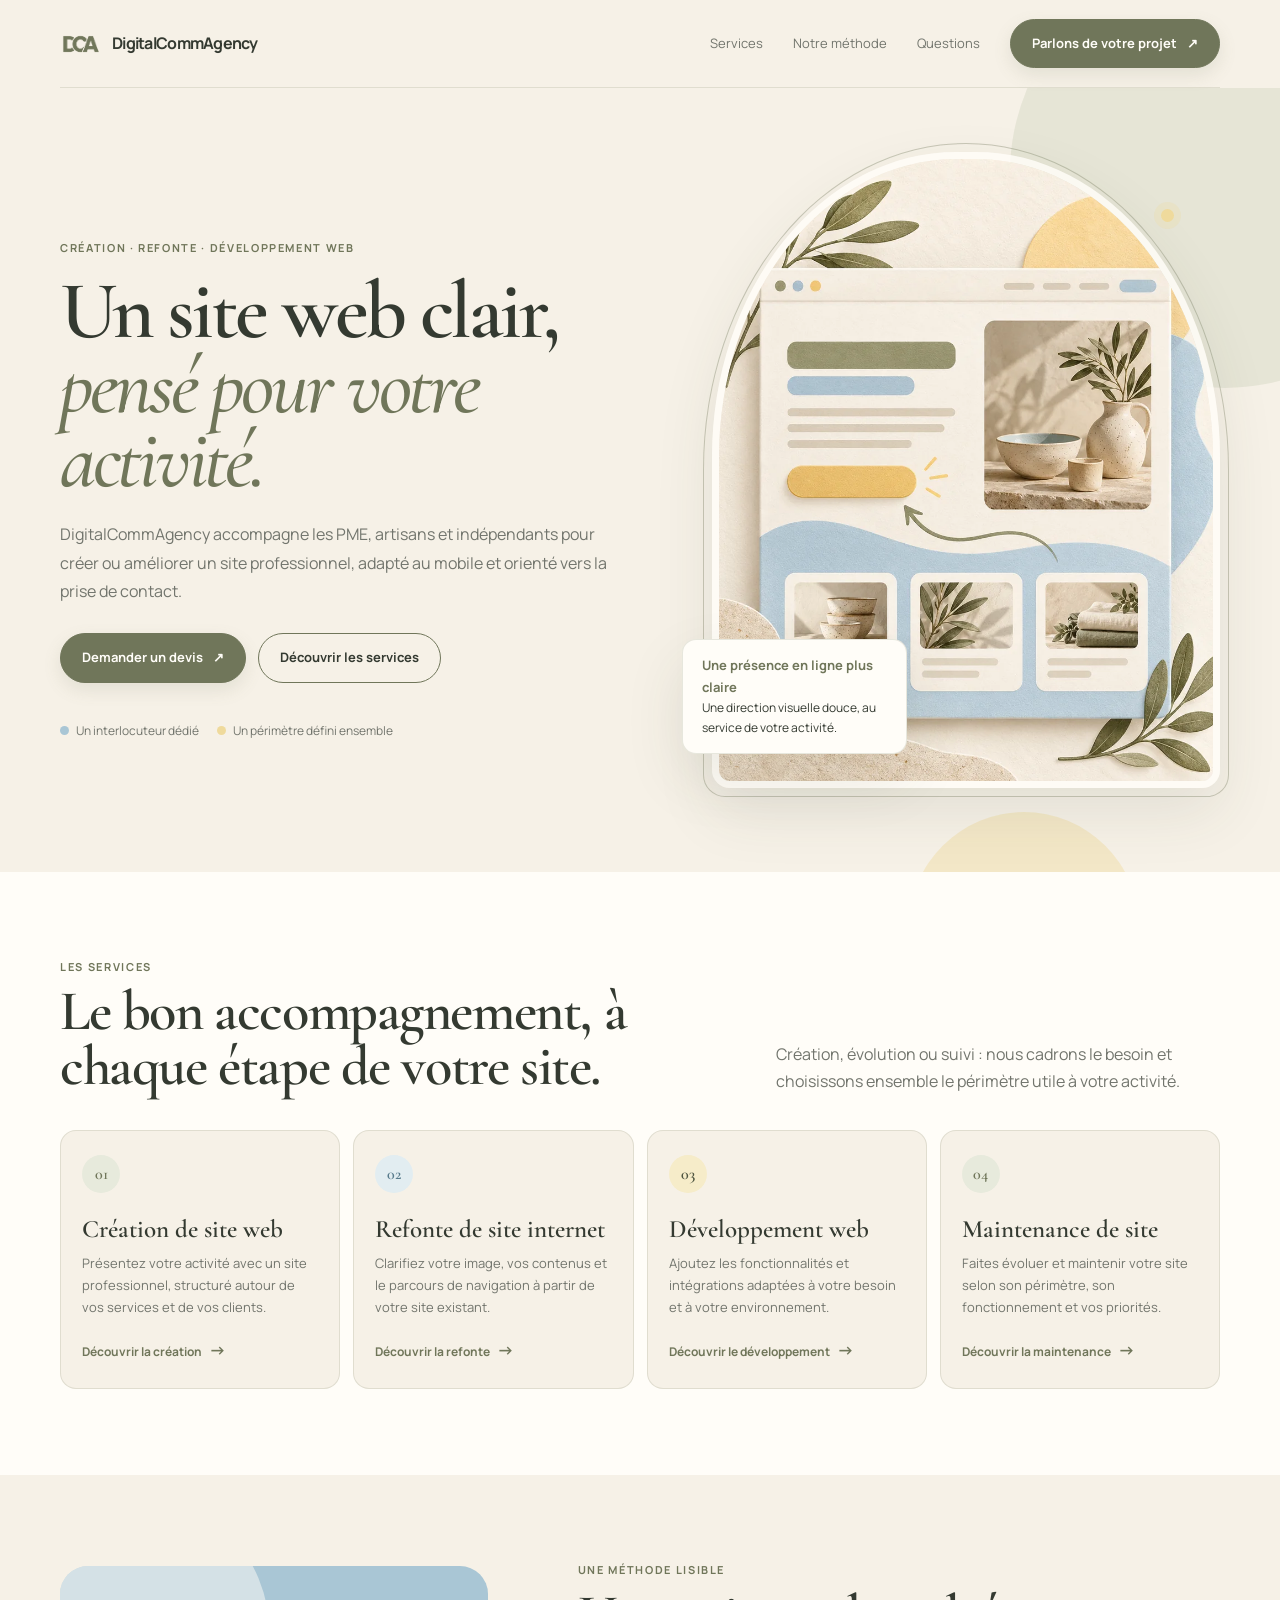
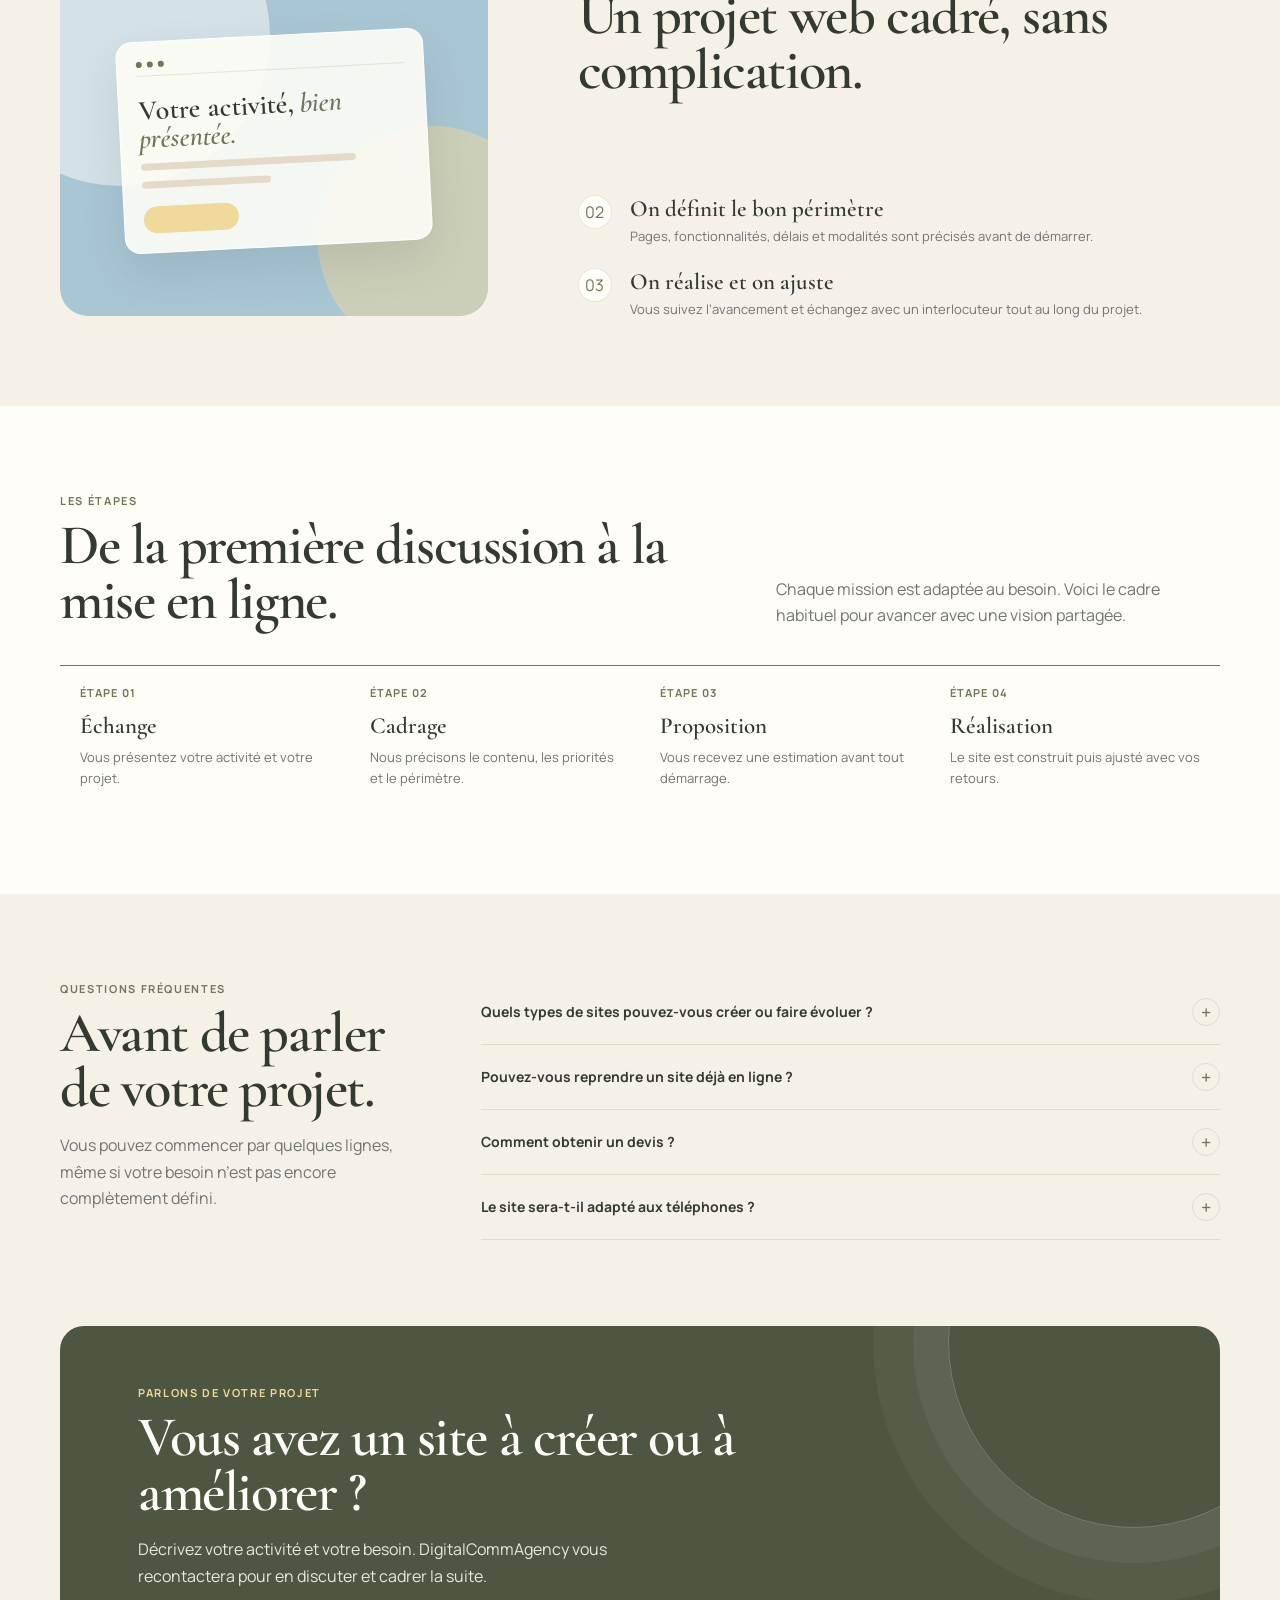
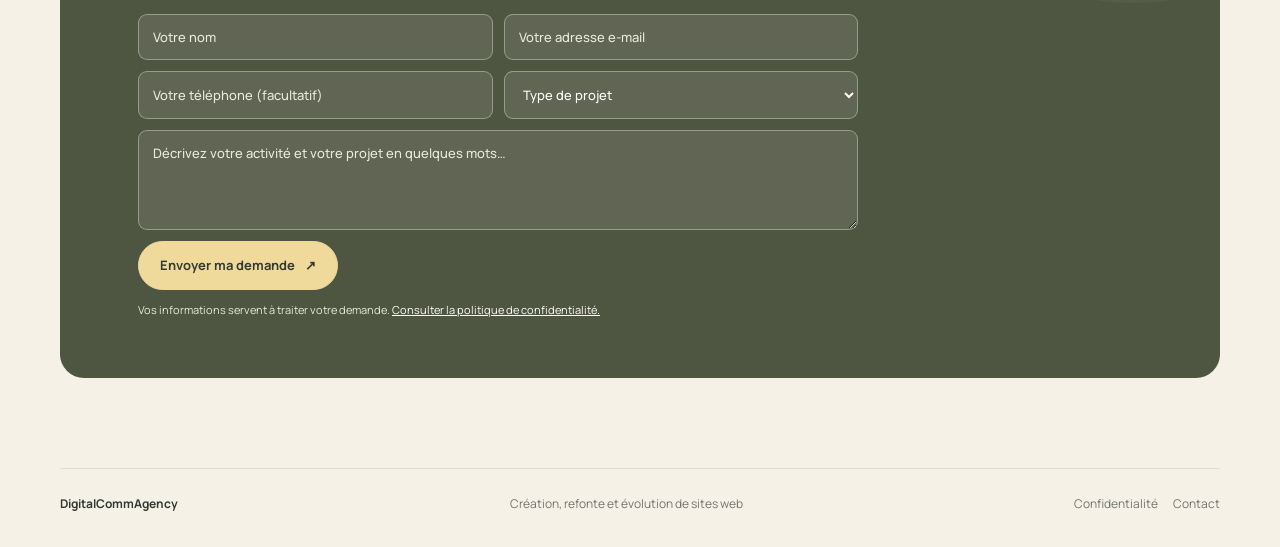
==== commit df7c7757: "Publish the refreshed DigitalCommAgency website" ====
--- a/index.html
+++ b/index.html
@@ -1,75 +1,74 @@
 <!doctype html>
 <html lang="fr">
-  <head>
-    <meta charset="UTF-8" />
-    <meta name="viewport" content="width=device-width, initial-scale=1.0" />
-    <meta name="description" content="Création et refonte de sites web pour PME, artisans et indépendants. DigitalCommAgency conçoit des sites professionnels adaptés au mobile et pensés pour générer des demandes." />
-    <title>Création et refonte de sites web | DigitalCommAgency</title>
-    <link rel="canonical" href="https://digitalcommagency.fr/" />
-    <meta name="robots" content="index,follow,max-image-preview:large" />
-    <meta property="og:type" content="website" />
-    <meta property="og:locale" content="fr_FR" />
-    <meta property="og:site_name" content="DigitalCommAgency" />
-    <meta property="og:title" content="Création et refonte de sites web | DigitalCommAgency" />
-    <meta property="og:description" content="Des sites professionnels adaptés au mobile et conçus pour transformer les visites en demandes de contact." />
-    <meta property="og:url" content="https://digitalcommagency.fr/" />
-    <meta name="theme-color" content="#33105f" />
-    <script type="application/ld+json">
-      {"@context":"https://schema.org","@type":"Organization","name":"DigitalCommAgency","url":"https://digitalcommagency.fr/","description":"Création, refonte, développement et maintenance de sites web pour entreprises et indépendants."}
-    </script>
-    <style>
-      :root { --violet:#8d3df1; --deep:#33105f; --ink:#16092a; --soft:#f7f2ff; --white:#fff; --line:#e9ddfb; }
-      * { box-sizing:border-box; } html { scroll-behavior:smooth; }
-      body { margin:0; font-family:"DM Sans",sans-serif; color:var(--ink); background:var(--white); }
-      h1,h2,h3 { font-family:"Space Grotesk",sans-serif; letter-spacing:-.045em; margin:0; } a { color:inherit; text-decoration:none; }
-      .wrap { width:min(1140px,calc(100% - 40px)); margin:auto; }
-      nav { height:84px; display:flex; align-items:center; justify-content:space-between; position:relative; z-index:3; }
-      .brand { display:flex; align-items:center; gap:9px; font:700 17px "Space Grotesk"; } .brand img { width:42px; height:42px; object-fit:contain; }
-      .links { display:flex; gap:28px; align-items:center; font-size:14px; font-weight:600; color:#4c3e60; } .links a:hover { color:var(--violet); }
-      .button { display:inline-flex; align-items:center; justify-content:center; border-radius:999px; border:0; padding:14px 21px; background:var(--violet); color:#fff; font-weight:700; font-size:14px; box-shadow:0 12px 25px #8d3df133; transition:.2s transform,.2s box-shadow; cursor:pointer; }
-      .button:hover { transform:translateY(-2px); box-shadow:0 16px 30px #8d3df155; }.button.light { background:#fff; color:var(--deep); }.button.ghost { background:transparent; color:var(--deep); border:1px solid #d7c5f2; box-shadow:none; }
-      .hero { overflow:hidden; min-height:610px; position:relative; background:linear-gradient(135deg,#fff 0%,#fbf8ff 60%,#f0e3ff 100%); }
-      .hero:before { content:""; position:absolute; height:590px; width:590px; border-radius:50%; background:radial-gradient(circle,#c392ff 0%,#a451f5 35%,transparent 69%); opacity:.34; right:-190px; top:-200px; }
-      .hero-grid { position:relative; display:grid; grid-template-columns:1.05fr .95fr; gap:38px; align-items:center; padding:67px 0 88px; }
-      .eyebrow { display:inline-flex; align-items:center; gap:8px; padding:8px 12px; background:#eee1ff; border-radius:100px; color:#6125a8; font-size:13px; font-weight:700; }.dot { width:7px;height:7px;border-radius:50%;background:var(--violet); }
-      h1 { font-size:clamp(45px,5.8vw,75px); line-height:.97; margin:19px 0 22px; max-width:690px; } h1 em { color:var(--violet); font-style:normal; }
-      .hero p { max-width:560px; color:#5d516c; font-size:18px; line-height:1.6; margin:0 0 30px; }.actions { display:flex; gap:12px; flex-wrap:wrap; }
-      .proof { display:flex; gap:32px; padding-top:43px; }.proof div { display:grid; gap:2px; }.proof b { font:700 21px "Space Grotesk"; }.proof span { color:#746785; font-size:13px; }
-      .mockup { width:min(100%,460px); justify-self:end; position:relative; }.browser { padding:11px; border:8px solid #24113e; background:#fff; border-radius:20px; box-shadow:0 28px 60px #3d14623b; transform:rotate(3deg); }.browserbar { height:14px; display:flex; gap:5px; align-items:center; padding:0 3px 10px; border-bottom:1px solid #eee; }.browserbar i {width:6px;height:6px;border-radius:50%;background:#b583ee;}.website { min-height:325px; padding:24px; background:linear-gradient(145deg,#f7f0ff,#fff); }.mini-nav{display:flex;justify-content:space-between;font-size:8px;font-weight:700}.mini-logo{color:var(--violet)}.mini-hero{margin-top:35px;font:700 35px/.96 "Space Grotesk";max-width:260px;}.mini-hero span{color:var(--violet)}.mini-pill{margin-top:19px;width:70px;height:19px;background:var(--violet);border-radius:99px}.mini-cards{display:flex;gap:8px;margin-top:42px}.mini-card{height:47px;flex:1;border-radius:7px;background:#e9d7ff}.mini-card:nth-child(2){background:#b96bff}.float-card { position:absolute; left:-30px; bottom:25px; padding:13px 15px; border-radius:13px; background:#fff; box-shadow:0 15px 30px #3d14652a; font-size:12px; font-weight:700; }.float-card span { display:block; color:var(--violet); font:700 20px "Space Grotesk"; }
-      section { padding:105px 0; }.intro { display:flex; justify-content:space-between; align-items:end; gap:30px; margin-bottom:42px; }.tag { font-size:13px;font-weight:700;text-transform:uppercase;letter-spacing:.1em;color:var(--violet);margin-bottom:12px; }.intro h2 { font-size:clamp(34px,4vw,52px); line-height:1.02; max-width:560px; }.intro p { max-width:375px; color:#675b74; line-height:1.6; }
-      .services { background:var(--soft); }.grid { display:grid; grid-template-columns:repeat(3,1fr); gap:18px; }.card { background:#fff; padding:29px; border:1px solid #eee4fa; border-radius:18px; }.icon { width:43px;height:43px;display:grid;place-items:center;color:#fff;background:var(--violet);border-radius:13px;font-size:20px;margin-bottom:25px; }.card h3 { font-size:22px; }.card p { color:#6b6077;line-height:1.6;font-size:15px;margin:12px 0 0; }
-      .difference { display:grid;grid-template-columns:1fr 1fr;gap:80px;align-items:center; }.big-number { font:700 clamp(100px,15vw,185px)/.8 "Space Grotesk";color:#eadbff;letter-spacing:-.1em; }.features { display:grid;gap:18px; }.feature { display:flex;gap:15px;padding:17px;border-bottom:1px solid var(--line); }.check { height:26px;width:26px;flex:0 0 26px;display:grid;place-items:center;border-radius:50%;background:#eadbff;color:#6624b5;font-weight:700; }.feature h3 { font-size:19px; }.feature p { margin:5px 0 0;color:#6b6077;font-size:14px;line-height:1.5; }
-      .cta { padding:0 0 105px; }.cta-box { position:relative;overflow:hidden;background:linear-gradient(125deg,#3c126e,#8d3df1);border-radius:26px;padding:65px 8%;color:#fff; }.cta-box:after{content:"";position:absolute;width:400px;height:400px;border-radius:50%;background:#d4aaff;opacity:.22;right:-160px;top:-230px}.cta h2 { font-size:clamp(37px,4.3vw,59px);line-height:1;max-width:650px;position:relative;z-index:1}.cta p{position:relative;z-index:1;color:#eadcff;max-width:520px;line-height:1.6;margin:17px 0 27px}.cta .button{position:relative;z-index:1}.contact-form{position:relative;z-index:1;display:grid;grid-template-columns:1fr 1fr;gap:11px;max-width:680px;margin-top:30px}.contact-form input,.contact-form textarea,.contact-form select{width:100%;border:1px solid #ffffff45;background:#ffffff18;border-radius:10px;color:#fff;padding:14px 15px;font:500 14px "Manrope",sans-serif;outline:none;transition:.2s border-color,.2s background}.contact-form input::placeholder,.contact-form textarea::placeholder{color:#e9d7ff}.contact-form input:focus,.contact-form textarea:focus,.contact-form select:focus{border-color:#fff;background:#ffffff27}.contact-form select option{color:#16092a}.contact-form textarea{grid-column:1/-1;min-height:105px;resize:vertical}.contact-form button{justify-self:start}.form-note{grid-column:1/-1;margin:0;color:#e9d7ff;font-size:12px}
-      footer { padding:28px 0; border-top:1px solid var(--line);display:flex;justify-content:space-between;color:#776a85;font-size:13px; }.footer-brand {font-weight:700;color:var(--deep)}
-      /* Motion design: deliberately subtle enough to keep the page premium. */
-      body { overflow-x:hidden; } nav { animation:reveal .7s both; }
-      .hero:before { animation:drift 9s ease-in-out infinite alternate; }.hero:after { content:""; position:absolute; width:520px; height:520px; left:-280px; bottom:-350px; border-radius:50%; background:radial-gradient(circle,#d9bbff 0%,transparent 68%); animation:drift 12s ease-in-out infinite alternate-reverse; }
-      .eyebrow { animation:reveal .7s .12s both; }.dot { animation:pulse 1.8s infinite; } h1 { animation:reveal .8s .22s both; } h1 em { text-shadow:0 7px 30px #9e51ef55; }.hero p { animation:reveal .8s .34s both; }.actions { animation:reveal .8s .42s both; }.proof { animation:reveal .8s .52s both; }
-      .mockup { animation:floatIn 1s .35s both; }.browser { animation:browserFloat 5s ease-in-out infinite; }.mini-pill { animation:grow 1.4s .9s both; }.mini-card { animation:cardUp .7s both; }.mini-card:nth-child(2){animation-delay:.18s}.mini-card:nth-child(3){animation-delay:.36s}.float-card { animation:cardFloat 4s 1s ease-in-out infinite; }
-      .card { transition:transform .35s ease,box-shadow .35s ease,border-color .35s ease; }.card:hover { transform:translateY(-11px); box-shadow:0 22px 45px #4c137b18; border-color:#caa4fa; }.icon { transition:transform .3s; }.card:hover .icon{transform:rotate(-12deg) scale(1.1)} .feature { transition:transform .25s,background .25s; }.feature:hover{transform:translateX(9px);background:#fbf8ff}
-      @keyframes reveal { from{opacity:0;transform:translateY(22px)}to{opacity:1;transform:translateY(0)} } @keyframes floatIn {from{opacity:0;transform:translate(40px,30px)}to{opacity:1;transform:translate(0,0)}} @keyframes browserFloat {50%{transform:rotate(-1deg) translateY(-13px)}} @keyframes cardFloat{50%{transform:translateY(-10px)}} @keyframes drift{to{transform:translate(60px,35px) scale(1.1)}} @keyframes pulse{50%{transform:scale(1.8);opacity:.45}} @keyframes grow{from{transform:scaleX(0);transform-origin:left}} @keyframes cardUp{from{opacity:0;transform:translateY(17px)}to{opacity:1;transform:none}}
-      @media (prefers-reduced-motion:reduce){*,*:before,*:after{animation-duration:.01ms!important;animation-iteration-count:1!important;scroll-behavior:auto!important;transition-duration:.01ms!important}}
-      /* A calmer, more editorial type system with an art-directed visual layer. */
-      body { font-family:"Manrope",sans-serif; } h1,h2,h3,.brand,.proof b,.float-card span,.mini-hero,.big-number { font-family:"Outfit",sans-serif; }
-      h1 { font-weight:800; letter-spacing:-.06em; } h2 { font-weight:700; } .hero-grid { isolation:isolate; }
-      .mockup:before { content:""; position:absolute; z-index:-1; width:430px; height:430px; right:-105px; top:-80px; border-radius:50%; background:url("hero-visual.jpg") center/cover no-repeat; opacity:.84; filter:saturate(1.14) contrast(1.03); mix-blend-mode:multiply; animation:artFloat 8s ease-in-out infinite; }
-      .mockup:after { content:""; position:absolute; width:86px; height:86px; right:-48px; bottom:0; border:1px solid #8d3df1aa; border-radius:50%; box-shadow:inset 0 0 22px #b46aff55,0 0 24px #a857f344; animation:spin 13s linear infinite; }
-      .services { position:relative; overflow:hidden; }.services:after { content:"✦  ✦  ✦"; position:absolute; right:-55px; bottom:35px; color:#dec7fa; font-size:68px; letter-spacing:25px; transform:rotate(-18deg); pointer-events:none; }
-      .difference { position:relative; }.difference:after { content:""; position:absolute; width:210px; height:210px; right:-100px; top:-60px; border-radius:50%; background:radial-gradient(circle,#ede1ff 0 12%,transparent 13% 25%,#ede1ff 26% 28%,transparent 29%); opacity:.8; pointer-events:none; }
-      .cta-box { background-image:linear-gradient(125deg,#3c126e,#8d3df1),url("hero-visual.jpg"); background-blend-mode:normal,soft-light; }.button { transition:.25s transform,.25s box-shadow,.25s background; }.button:hover { transform:translateY(-3px) scale(1.02); }
-      @keyframes artFloat { 50% { transform:translate(-16px,18px) rotate(8deg) scale(1.06); } } @keyframes spin { to { transform:rotate(360deg); } }
-      @media(max-width:760px){ .links{display:none}.hero-grid,.difference{grid-template-columns:1fr}.hero-grid{padding:44px 0 65px}.mockup{justify-self:center;margin-top:15px;width:85%}.float-card{left:-18px}.proof{gap:17px}.intro{display:block}.intro p{margin-top:18px}.grid{grid-template-columns:1fr}.difference{gap:30px}.big-number{font-size:120px}.cta-box{padding:50px 28px}section{padding:75px 0}footer{gap:10px;flex-direction:column} }
-      @media(max-width:760px){ .links{display:flex;gap:0}.links a:not(.button){display:none}.links .button{padding:11px 12px;font-size:12px}.hero-grid,.difference{grid-template-columns:1fr}.hero-grid{padding:44px 0 65px}.mockup{justify-self:center;margin-top:15px;width:85%}.float-card{left:-18px}.proof{gap:17px}.intro{display:block}.intro p{margin-top:18px}.grid{grid-template-columns:1fr}.difference{gap:30px}.big-number{font-size:120px}.cta-box{padding:50px 28px}section{padding:75px 0}footer{gap:10px;flex-direction:column} }
-    </style>
-  </head>
-  <body>
-    <header class="hero"><div class="wrap"><nav><a class="brand" href="#accueil"><img src="logo-optimized.png" alt="Logo DigitalCommAgency" />DigitalCommAgency</a><div class="links"><a href="#services">Services</a><a href="#pourquoi">Pourquoi nous</a><a href="#contact" class="button">Parlons de votre projet</a></div></nav>
-      <div class="hero-grid" id="accueil"><div><div class="eyebrow"><span class="dot"></span> Création et refonte de sites web</div><h1>Création de site web <em>pensée pour votre activité.</em></h1><p>DigitalCommAgency accompagne les PME, artisans et indépendants dans la création et la refonte de sites professionnels adaptés au mobile et conçus pour faciliter les demandes de contact.</p><div class="actions"><a class="button" href="#contact">Demander un devis →</a><a class="button ghost" href="#services">Découvrir nos services</a></div><div class="proof"><div><b>Rapide</b><span>Une mise en ligne efficace</span></div><div><b>Accessible</b><span>Des prix pensés pour vous</span></div><div><b>Sur mesure</b><span>À votre image</span></div></div></div>
-      <div class="mockup" aria-label="Aperçu d'un site créé par DigitalCommAgency"><div class="browser"><div class="browserbar"><i></i><i></i><i></i></div><div class="website"><div class="mini-nav"><span class="mini-logo">VOTRE MARQUE</span><span>Accueil &nbsp; Services &nbsp; Contact</span></div><div class="mini-hero">Une présence qui <span>marque.</span></div><div class="mini-pill"></div><div class="mini-cards"><div class="mini-card"></div><div class="mini-card"></div><div class="mini-card"></div></div></div></div><div class="float-card">Un site prêt à convaincre<span>en un temps record</span></div></div></div>
-    </div></header>
-    <main><section class="services" id="services"><div class="wrap"><div class="intro"><div><div class="tag">Nos services web</div><h2>Création, refonte et évolution de votre site web.</h2></div><p>Que vous soyez indépendant, artisan ou PME, votre site doit présenter clairement votre activité et faciliter la prise de contact.</p></div><div class="grid"><article class="card"><div class="icon">◈</div><h3><a href="creation-site-web.html">Création de site vitrine</a></h3><p>Présentez votre activité, vos services et ce qui fait votre différence avec un site professionnel adapté au mobile.</p></article><article class="card"><div class="icon">↗</div><h3>Landing page</h3><p>Une page dédiée à une offre ou une campagne, avec un parcours clair vers la demande de devis.</p></article><article class="card"><div class="icon">✦</div><h3><a href="refonte-site-web.html">Refonte de site internet</a></h3><p>Modernisez votre présence en ligne avec une structure plus claire, un design actuel et un parcours plus simple.</p></article><article class="card"><div class="icon">⌘</div><h3><a href="developpement-web.html">Développement web</a></h3><p>Faites évoluer votre site avec les fonctionnalités adaptées à votre activité et aux besoins de vos visiteurs.</p></article><article class="card"><div class="icon">✓</div><h3><a href="maintenance-site-web.html">Maintenance de site web</a></h3><p>Gardez votre site suivi dans la durée grâce à un accompagnement de maintenance adapté à son périmètre.</p></article></div></div></section>
-      <section id="pourquoi"><div class="wrap difference"><div><div class="tag">Notre méthode</div><h2 style="font-size:clamp(36px,4vw,54px);line-height:1.02">Un site construit autour de votre activité et de vos clients.</h2><div class="big-number">WEB</div></div><div class="features"><div class="feature"><div class="check">✓</div><div><h3>Un projet cadré</h3><p>Nous échangeons sur vos objectifs, vos clients et les fonctionnalités utiles avant de définir le périmètre.</p></div></div><div class="feature"><div class="check">✓</div><div><h3>Un parcours simple</h3><p>Les informations et appels à l’action aident vos visiteurs à comprendre votre offre et à vous contacter.</p></div></div><div class="feature"><div class="check">✓</div><div><h3>Un site adapté au mobile</h3><p>La présentation et la navigation sont pensées pour les écrans de téléphone comme pour les ordinateurs.</p></div></div></div></div></section>
-      <section class="cta" id="contact"><div class="wrap"><div class="cta-box"><div class="tag" style="color:#dfbeff">Parlons de votre projet</div><h2>Demandez un devis pour votre site web.</h2><p>Indiquez le type de projet et vos besoins. DigitalCommAgency vous recontactera pour en discuter.</p><form class="contact-form" action="https://formsubmit.co/digitalcommagency@outlook.fr" method="POST"><input type="hidden" name="_subject" value="Nouvelle demande depuis le site DigitalCommAgency" /><input type="hidden" name="_template" value="table" /><input name="Nom" type="text" aria-label="Votre nom" placeholder="Votre nom" required /><input name="email" type="email" aria-label="Votre adresse e-mail" placeholder="Votre adresse e-mail" required /><input name="Téléphone" type="tel" aria-label="Votre téléphone, facultatif" placeholder="Votre téléphone (facultatif)" /><select name="Motif" aria-label="Type de projet" required><option value="" disabled selected>Type de projet</option><option>Création de site</option><option>Refonte de site</option><option>Développement web</option><option>Maintenance de site</option><option>Autre demande</option></select><textarea name="Détails du projet" aria-label="Description de votre projet" placeholder="Décrivez votre projet en quelques mots…" required></textarea><button class="button light" type="submit">Demander un devis →</button><p class="form-note">Vos informations sont transmises à DigitalCommAgency via FormSubmit afin de traiter votre demande. <a href="/politique-confidentialite.html" style="color:#fff;text-decoration:underline">Politique de confidentialité</a>.</p></form></div></div></section></main>
-    <footer class="wrap"><span class="footer-brand">DigitalCommAgency</span><span>Création de sites web pour entreprises & indépendants.</span><span><a href="/politique-confidentialite.html">Confidentialité</a> · © 2026</span></footer>
-  </body>
+<head>
+  <meta charset="utf-8">
+  <meta name="viewport" content="width=device-width, initial-scale=1">
+  <meta name="description" content="DigitalCommAgency crée, refond et fait évoluer des sites web professionnels pour les PME, artisans et indépendants. Parlons de votre projet." />
+  <meta name="robots" content="index,follow,max-image-preview:large">
+  <link rel="canonical" href="https://digitalcommagency.fr/">
+  <meta property="og:type" content="website">
+  <meta property="og:locale" content="fr_FR">
+  <meta property="og:site_name" content="DigitalCommAgency">
+  <meta property="og:title" content="Création et refonte de sites web | DigitalCommAgency">
+  <meta property="og:description" content="Des sites web clairs, adaptés à votre activité et conçus pour faciliter les prises de contact.">
+  <meta property="og:url" content="https://digitalcommagency.fr/">
+  <meta property="og:image" content="https://digitalcommagency.fr/assets/website-concept.webp">
+  <meta name="theme-color" content="#f6f1e7">
+  <title>Création et refonte de sites web | DigitalCommAgency</title>
+  <link rel="preconnect" href="https://fonts.googleapis.com">
+  <link rel="preconnect" href="https://fonts.gstatic.com" crossorigin>
+  <link href="https://fonts.googleapis.com/css2?family=Cormorant+Garamond:wght@500;600;700&family=Manrope:wght@400;500;600;700&display=swap" rel="stylesheet">
+  <link rel="stylesheet" href="/site.css">
+  <link rel="stylesheet" href="/site-motion.css">
+  <script type="application/ld+json">{"@context":"https://schema.org","@type":"Organization","name":"DigitalCommAgency","url":"https://digitalcommagency.fr/","email":"digitalcommagency@outlook.fr","description":"Création, refonte, développement et maintenance de sites web pour entreprises, artisans et indépendants.","areaServed":{"@type":"Country","name":"France"},"knowsAbout":["Création de site web","Refonte de site internet","Développement web","Maintenance de site web"]}</script>
+  <link rel="icon" type="image/png" href="/assets/brand/dca-olive.png">
+</head>
+<body>
+  <a class="skip-link" href="#contenu">Aller au contenu</a>
+  <header class="site-header"><div class="wrap nav">
+    <a class="brand" href="/" aria-label="DigitalCommAgency, accueil"><img src="/assets/brand/dca-olive.png" alt=""><span>DigitalCommAgency</span></a>
+    <nav class="navlinks" aria-label="Navigation principale"><a href="#services">Services</a><a href="#methode">Notre méthode</a><a href="#questions">Questions</a><a class="button" href="#contact">Parlons de votre projet <span aria-hidden="true">↗</span></a></nav>
+  </div></header>
+  <main id="contenu">
+    <section class="hero"><div class="wrap hero-grid">
+      <div class="hero-copy"><div class="eyebrow">Création · refonte · développement web</div><h1>Un site web clair, <em>pensé pour votre activité.</em></h1>
+        <p>DigitalCommAgency accompagne les PME, artisans et indépendants pour créer ou améliorer un site professionnel, adapté au mobile et orienté vers la prise de contact.</p>
+        <div class="actions"><a class="button" href="#contact">Demander un devis <span aria-hidden="true">↗</span></a><a class="button secondary" href="#services">Découvrir les services</a></div>
+        <div class="hero-note"><span><i class="dot"></i> Un interlocuteur dédié</span><span><i class="dot" style="background:var(--yellow)"></i> Un périmètre défini ensemble</span></div>
+      </div>
+      <div class="hero-art"><img src="/assets/website-concept.webp" alt="Illustration d'une interface de site web dans des tons ivoire, bleu poudré et olive"><div class="art-caption"><b>Une présence en ligne plus claire</b>Une direction visuelle douce, au service de votre activité.</div></div>
+    </div></section>
+    <section class="section paper" id="services"><div class="wrap">
+      <div class="section-head"><div><div class="tag">Les services</div><h2>Le bon accompagnement, à chaque étape de votre site.</h2></div><p>Création, évolution ou suivi : nous cadrons le besoin et choisissons ensemble le périmètre utile à votre activité.</p></div>
+      <div class="service-grid">
+        <article class="service-card"><span class="card-index">01</span><h3><a href="/creation-site-web.html">Création de site web</a></h3><p>Présentez votre activité avec un site professionnel, structuré autour de vos services et de vos clients.</p><a class="text-link" href="/creation-site-web.html">Découvrir la création <span aria-hidden="true">→</span></a></article>
+        <article class="service-card"><span class="card-index">02</span><h3><a href="/refonte-site-web.html">Refonte de site internet</a></h3><p>Clarifiez votre image, vos contenus et le parcours de navigation à partir de votre site existant.</p><a class="text-link" href="/refonte-site-web.html">Découvrir la refonte <span aria-hidden="true">→</span></a></article>
+        <article class="service-card"><span class="card-index">03</span><h3><a href="/developpement-web.html">Développement web</a></h3><p>Ajoutez les fonctionnalités et intégrations adaptées à votre besoin et à votre environnement.</p><a class="text-link" href="/developpement-web.html">Découvrir le développement <span aria-hidden="true">→</span></a></article>
+        <article class="service-card"><span class="card-index">04</span><h3><a href="/maintenance-site-web.html">Maintenance de site</a></h3><p>Faites évoluer et maintenir votre site selon son périmètre, son fonctionnement et vos priorités.</p><a class="text-link" href="/maintenance-site-web.html">Découvrir la maintenance <span aria-hidden="true">→</span></a></article>
+      </div>
+    </div></section>
+    <section class="section" id="methode"><div class="wrap split">
+      <div class="split-art" aria-hidden="true"><div class="mini-window"><div class="mini-top"><i></i><i></i><i></i></div><div class="mini-heading">Votre activité, <em>bien présentée.</em></div><div class="mini-line"></div><div class="mini-line short"></div><div class="mini-cta"></div></div></div>
+      <div><div class="tag">Une méthode lisible</div><h2>Un projet web cadré, sans complication.</h2><div class="feature-list">
+        <article class="feature"><span class="feature-icon">01</span><div><h3>On comprend votre besoin</h3><p>Vos objectifs, vos clients et les contenus existants posent les bases du projet.</p></div></article>
+        <article class="feature"><span class="feature-icon">02</span><div><h3>On définit le bon périmètre</h3><p>Pages, fonctionnalités, délais et modalités sont précisés avant de démarrer.</p></div></article>
+        <article class="feature"><span class="feature-icon">03</span><div><h3>On réalise et on ajuste</h3><p>Vous suivez l’avancement et échangez avec un interlocuteur tout au long du projet.</p></div></article>
+      </div></div>
+    </div></section>
+    <section class="section paper"><div class="wrap"><div class="section-head"><div><div class="tag">Les étapes</div><h2>De la première discussion à la mise en ligne.</h2></div><p>Chaque mission est adaptée au besoin. Voici le cadre habituel pour avancer avec une vision partagée.</p></div>
+      <div class="steps"><article class="step"><b>Étape 01</b><h3>Échange</h3><p>Vous présentez votre activité et votre projet.</p></article><article class="step"><b>Étape 02</b><h3>Cadrage</h3><p>Nous précisons le contenu, les priorités et le périmètre.</p></article><article class="step"><b>Étape 03</b><h3>Proposition</h3><p>Vous recevez une estimation avant tout démarrage.</p></article><article class="step"><b>Étape 04</b><h3>Réalisation</h3><p>Le site est construit puis ajusté avec vos retours.</p></article></div>
+    </div></section>
+    <section class="section" id="questions"><div class="wrap faq"><div><div class="tag">Questions fréquentes</div><h2>Avant de parler de votre projet.</h2><p style="color:var(--muted)">Vous pouvez commencer par quelques lignes, même si votre besoin n’est pas encore complètement défini.</p></div><div class="faq-list">
+      <details><summary>Quels types de sites pouvez-vous créer ou faire évoluer ?</summary><p>DigitalCommAgency intervient sur des sites vitrines, des pages dédiées à une offre et des évolutions de sites existants. Le périmètre dépend des objectifs, des contenus et des besoins fonctionnels.</p></details>
+      <details><summary>Pouvez-vous reprendre un site déjà en ligne ?</summary><p>Oui. Un échange préalable permet de comprendre la technologie, les accès disponibles, les limites du site et les améliorations souhaitées avant de proposer une intervention.</p></details>
+      <details><summary>Comment obtenir un devis ?</summary><p>Décrivez votre activité, le type de site souhaité et votre échéance via le formulaire. Nous pourrons ensuite préciser le périmètre et les prochaines étapes.</p></details>
+      <details><summary>Le site sera-t-il adapté aux téléphones ?</summary><p>La conception et la navigation sont pensées pour les écrans mobiles et les ordinateurs. Les besoins spécifiques sont précisés pendant le cadrage.</p></details>
+    </div></div></section>
+    <section class="cta" id="contact"><div class="wrap"><div class="cta-box"><div class="tag">Parlons de votre projet</div><h2>Vous avez un site à créer ou à améliorer ?</h2><p>Décrivez votre activité et votre besoin. DigitalCommAgency vous recontactera pour en discuter et cadrer la suite.</p>
+      <form class="contact-form" action="https://formsubmit.co/digitalcommagency@outlook.fr" method="POST"><input type="hidden" name="_subject" value="Nouvelle demande depuis le site DigitalCommAgency"><input type="hidden" name="_template" value="table"><input name="Nom" type="text" autocomplete="name" aria-label="Votre nom" placeholder="Votre nom" required><input name="email" type="email" autocomplete="email" aria-label="Votre adresse e-mail" placeholder="Votre adresse e-mail" required><input name="Téléphone" type="tel" autocomplete="tel" aria-label="Votre téléphone, facultatif" placeholder="Votre téléphone (facultatif)"><select name="Motif" aria-label="Type de projet" required><option value="" disabled selected>Type de projet</option><option>Création de site</option><option>Refonte de site</option><option>Développement web</option><option>Maintenance de site</option><option>Autre demande</option></select><textarea name="Détails du projet" aria-label="Description de votre projet" placeholder="Décrivez votre activité et votre projet en quelques mots…" required></textarea><button class="button" type="submit">Envoyer ma demande <span aria-hidden="true">↗</span></button><p class="form-note">Vos informations servent à traiter votre demande. <a href="/politique-confidentialite.html">Consulter la politique de confidentialité.</a></p></form>
+    </div></div></section>
+  </main>
+  <footer class="wrap site-footer"><a class="footer-brand" href="/">DigitalCommAgency</a><span>Création, refonte et évolution de sites web</span><div class="footer-links"><a href="/politique-confidentialite.html">Confidentialité</a><a href="#contact">Contact</a></div></footer>
+  <script src="/site-motion.js" defer></script>
+</body>
 </html>
--- a/site.css
+++ b/site.css
@@ -0,0 +1,6 @@
+:root{--ink:#343a31;--olive:#70765a;--olive-dark:#4e5540;--sage:#c5cbb1;--sage-light:#e7eadc;--blue:#a9c6d5;--blue-light:#e2edf1;--blue-dark:#587b8c;--yellow:#efda9c;--yellow-light:#f6ecc9;--cream:#f6f1e7;--paper:#fffdf8;--sand:#e4dac8;--muted:#72756d;--display:'Cormorant Garamond',Georgia,serif;--body:'Manrope',Arial,sans-serif;--line:rgba(112,118,90,.17);--shadow:0 24px 60px rgba(61,67,50,.10)}
+*{box-sizing:border-box}html{scroll-behavior:smooth}body{margin:0;background:var(--cream);color:var(--ink);font:400 16px/1.65 var(--body);-webkit-font-smoothing:antialiased}a{color:inherit}img{max-width:100%;display:block}button,input,select,textarea{font:inherit}.wrap{width:min(1160px,calc(100% - 48px));margin-inline:auto}.skip-link{position:absolute;left:-9999px;top:10px;z-index:30;background:var(--paper);padding:10px}.skip-link:focus{left:10px}.site-header{position:relative;z-index:5}.nav{min-height:88px;display:flex;align-items:center;justify-content:space-between;gap:28px;border-bottom:1px solid var(--line)}.brand{display:inline-flex;align-items:center;gap:10px;text-decoration:none;font-size:16px;font-weight:700;letter-spacing:-.045em;white-space:nowrap}.brand img{width:42px;height:42px;object-fit:contain}.navlinks{display:flex;align-items:center;gap:30px}.navlinks a:not(.button){text-decoration:none;font-size:13px;color:var(--muted);transition:color .2s}.navlinks a:not(.button):hover{color:var(--olive-dark)}.button{display:inline-flex;align-items:center;justify-content:center;gap:10px;border:1px solid var(--olive);border-radius:999px;padding:13px 21px;background:var(--olive);color:var(--paper);font-weight:700;font-size:13px;text-decoration:none;transition:transform .2s,background .2s,box-shadow .2s;box-shadow:0 7px 18px rgba(112,118,90,.14)}.button:hover{transform:translateY(-2px);background:var(--olive-dark);box-shadow:0 11px 25px rgba(112,118,90,.21)}.button.secondary{background:transparent;color:var(--ink);box-shadow:none}.button.secondary:hover{background:var(--paper)}.eyebrow,.tag{color:var(--olive);font-size:11px;font-weight:700;letter-spacing:.15em;text-transform:uppercase}.hero{position:relative;isolation:isolate;overflow:hidden}.hero:before{content:"";position:absolute;z-index:-1;width:430px;height:430px;right:-160px;top:-130px;border-radius:50%;background:var(--sage);opacity:.32}.hero:after{content:"";position:absolute;z-index:-1;width:230px;height:230px;right:11%;bottom:-170px;border-radius:50%;background:var(--yellow);opacity:.42}.hero-grid{display:grid;grid-template-columns:1.05fr .95fr;align-items:center;gap:clamp(35px,7vw,95px);padding:64px 0 84px}.hero-copy h1,.page-hero h1{font:600 clamp(48px,6.4vw,82px)/.91 var(--display);letter-spacing:-.04em;margin:17px 0 22px;max-width:700px}.hero-copy h1 em,.page-hero h1 em{font-weight:500;color:var(--olive);font-style:italic}.hero-copy>p,.page-hero>p{color:var(--muted);font-size:16px;line-height:1.8;max-width:560px}.actions{display:flex;align-items:center;gap:12px;flex-wrap:wrap;margin-top:27px}.hero-art{position:relative}.hero-art>img{width:100%;aspect-ratio:4/5;object-fit:cover;border-radius:48% 48% 18px 18px;box-shadow:var(--shadow);border:7px solid rgba(255,253,248,.82)}.art-caption{position:absolute;left:-30px;bottom:34px;background:var(--paper);border:1px solid var(--line);border-radius:14px;padding:15px 19px;box-shadow:var(--shadow);font-size:12px;max-width:225px}.art-caption b{display:block;color:var(--olive);font-size:13px}.hero-note{display:flex;align-items:center;gap:18px;margin-top:38px;color:var(--muted);font-size:12px}.hero-note span{display:flex;align-items:center;gap:7px}.dot{display:inline-block;flex:none;width:9px;height:9px;border-radius:50%;background:var(--blue)}.section{padding:86px 0}.section.paper{background:var(--paper)}.section-head{display:grid;grid-template-columns:1fr .65fr;gap:32px;align-items:end;margin-bottom:36px}.section h2,.cta h2{font:600 clamp(37px,4.4vw,58px)/.98 var(--display);letter-spacing:-.025em;margin:8px 0 0;max-width:730px}.section-head>p{margin:0;color:var(--muted);max-width:430px}.service-grid{display:grid;grid-template-columns:repeat(4,1fr);gap:13px}.service-card{min-height:242px;border:1px solid var(--line);border-radius:16px;background:var(--cream);padding:24px 21px;display:flex;flex-direction:column;transition:transform .2s,box-shadow .2s,border .2s}.service-card:hover{transform:translateY(-4px);box-shadow:var(--shadow);border-color:var(--sage)}.card-index{width:38px;height:38px;border-radius:50%;display:grid;place-items:center;background:var(--sage-light);color:var(--olive);font:600 16px var(--display)}.service-card:nth-child(2) .card-index{background:var(--blue-light);color:var(--blue-dark)}.service-card:nth-child(3) .card-index{background:var(--yellow-light);color:var(--olive-dark)}.service-card h3{font:600 25px/1 var(--display);margin:24px 0 10px}.service-card h3 a{text-decoration:none}.service-card p{margin:0 0 18px;color:var(--muted);font-size:13px;line-height:1.7}.text-link{margin-top:auto;font-size:12px;color:var(--olive);font-weight:700;text-decoration:none}.text-link span{font-size:17px;margin-left:5px}.split{display:grid;grid-template-columns:.8fr 1.2fr;gap:clamp(35px,7vw,95px);align-items:center}.split-art{min-height:350px;position:relative;border-radius:28px;background:var(--blue);overflow:hidden;display:grid;place-items:center}.split-art:before,.split-art:after{content:"";position:absolute;border-radius:50%;background:var(--paper);opacity:.5}.split-art:before{width:300px;height:300px;left:-90px;top:-80px}.split-art:after{width:230px;height:230px;right:-60px;bottom:-40px;background:var(--yellow)}.mini-window{z-index:1;width:72%;padding:19px;border:1px solid #fff;background:rgba(255,253,248,.89);border-radius:16px;box-shadow:0 20px 45px rgba(50,67,68,.12);transform:rotate(-3deg)}.mini-top{height:15px;border-bottom:1px solid var(--line);display:flex;gap:5px;margin-bottom:20px}.mini-top i{width:6px;height:6px;border-radius:50%;background:var(--olive)}.mini-heading{font:600 28px/1 var(--display);max-width:230px}.mini-heading em{color:var(--olive)}.mini-line{height:7px;border-radius:10px;background:var(--sand);margin-top:11px;width:80%}.mini-line.short{width:48%}.mini-cta{width:95px;height:27px;border-radius:99px;background:var(--yellow);margin-top:18px}.feature-list{display:grid;gap:20px;margin-top:25px}.feature{display:grid;grid-template-columns:38px 1fr;gap:14px;align-items:start}.feature-icon{width:34px;height:34px;display:grid;place-items:center;border:1px solid var(--line);border-radius:50%;background:var(--paper);color:var(--olive)}.feature h3{font:600 23px var(--display);margin:0 0 3px}.feature p{margin:0;color:var(--muted);font-size:13px}.steps{display:grid;grid-template-columns:repeat(4,1fr);gap:0;margin-top:36px}.step{padding:18px 20px;border-top:1px solid var(--olive)}.step b{display:block;color:var(--olive);font-size:11px;letter-spacing:.1em;text-transform:uppercase;margin-bottom:10px}.step h3{font:600 23px var(--display);margin:0 0 7px}.step p{color:var(--muted);font-size:13px;margin:0}.faq{display:grid;grid-template-columns:.65fr 1.35fr;gap:65px}.faq-list details{border-bottom:1px solid var(--line);padding:18px 0}.faq-list summary{cursor:pointer;font-weight:700;font-size:14px}.faq-list p{max-width:620px;color:var(--muted);font-size:14px}.cta{padding:0 0 90px}.cta-box{position:relative;overflow:hidden;background:var(--olive-dark);color:var(--paper);border-radius:24px;padding:58px clamp(26px,7vw,78px)}.cta-box:after{content:"";position:absolute;width:370px;height:370px;right:-100px;top:-170px;border:1px solid rgba(255,253,248,.23);border-radius:50%;box-shadow:0 0 0 35px rgba(255,253,248,.05),0 0 0 75px rgba(255,253,248,.04)}.cta .tag{color:var(--yellow)}.cta h2{position:relative;z-index:1;max-width:700px}.cta p{position:relative;z-index:1;color:var(--sage-light);max-width:540px}.contact-form{position:relative;z-index:1;display:grid;grid-template-columns:1fr 1fr;gap:11px;max-width:720px;margin-top:25px}.contact-form input,.contact-form textarea,.contact-form select{width:100%;border:1px solid rgba(255,253,248,.35);background:rgba(255,253,248,.1);border-radius:9px;color:var(--paper);padding:13px 14px;font:500 13px var(--body);outline:none}.contact-form input::placeholder,.contact-form textarea::placeholder{color:var(--sage-light)}.contact-form input:focus,.contact-form textarea:focus,.contact-form select:focus{border-color:var(--yellow);background:rgba(255,253,248,.16)}.contact-form select option{color:var(--ink)}.contact-form textarea{grid-column:1/-1;min-height:100px;resize:vertical}.contact-form button{justify-self:start;background:var(--yellow);border-color:var(--yellow);color:var(--ink);box-shadow:none}.contact-form button:hover{background:var(--yellow-light)}.form-note{grid-column:1/-1;margin:0!important;font-size:11px!important}.form-note a{color:var(--paper)}.site-footer{padding:25px 0 34px;border-top:1px solid var(--line);display:flex;justify-content:space-between;align-items:center;gap:22px;color:var(--muted);font-size:12px}.footer-brand{color:var(--ink);font-weight:700;text-decoration:none}.footer-links{display:flex;gap:15px}.footer-links a{text-decoration:none}.breadcrumb{padding:18px 0;color:var(--muted);font-size:12px}.breadcrumb a{text-decoration:none}.page-hero{position:relative;padding:45px 0 65px;overflow:hidden}.page-hero:after{content:"";position:absolute;right:8%;top:7%;width:230px;height:230px;border-radius:50%;background:var(--sage);opacity:.35;z-index:-1}.page-hero h1{max-width:850px}.page-hero>p,.page-hero .wrap>p{color:var(--muted);font-size:16px;line-height:1.8;max-width:700px}.content-section{padding:65px 0;background:var(--paper)}.content-section h2{font:600 42px/1 var(--display);max-width:700px;margin:0 0 17px}.content-section>div>p{color:var(--muted);max-width:780px}.content-grid{display:grid;grid-template-columns:repeat(2,1fr);gap:13px;margin-top:28px}.content-card{background:var(--cream);padding:22px;border:1px solid var(--line);border-radius:13px}.content-card h3{font:600 24px/1 var(--display);margin:0 0 8px}.content-card p{color:var(--muted);font-size:13px;margin:0}.related{padding:65px 0}.related-links{display:flex;gap:10px;flex-wrap:wrap;margin-top:20px}.related-links a{border:1px solid var(--line);background:var(--paper);border-radius:99px;padding:10px 15px;color:var(--olive);font-weight:700;font-size:12px;text-decoration:none}.final-cta{padding:35px;background:var(--sage-light);border-radius:17px}.final-cta h2{font-size:38px}.final-cta p{color:var(--muted)}.final-cta .button{margin-top:8px}
+@media(max-width:900px){.service-grid{grid-template-columns:repeat(2,1fr)}.hero-grid{gap:38px}.split{gap:38px}.section-head{grid-template-columns:1fr}.faq{gap:35px}}
+@media(max-width:650px){.wrap{width:min(100% - 34px,1160px)}.nav{min-height:72px}.brand{font-size:14px}.brand img{width:36px;height:36px}.navlinks{gap:0}.navlinks a:not(.button){display:none}.navlinks .button{padding:10px 13px;font-size:11px}.hero-grid{grid-template-columns:1fr;padding:45px 0 62px}.hero-copy h1,.page-hero h1{font-size:clamp(48px,14vw,72px)}.hero-art{width:min(78%,360px);justify-self:center}.art-caption{left:-22px;bottom:18px}.hero-note{gap:12px;flex-wrap:wrap}.section{padding:65px 0}.section-head{gap:14px}.section h2,.cta h2{font-size:43px}.service-grid{grid-template-columns:1fr}.service-card{min-height:auto}.split{grid-template-columns:1fr}.split-art{min-height:280px;order:2}.steps{grid-template-columns:1fr 1fr;row-gap:15px}.step{padding:15px 12px}.faq{grid-template-columns:1fr;gap:15px}.cta{padding-bottom:60px}.cta-box{padding:38px 23px}.contact-form{grid-template-columns:1fr}.contact-form textarea,.form-note{grid-column:auto}.site-footer{align-items:flex-start;flex-direction:column;gap:12px}.content-section,.related{padding:48px 0}.content-section h2{font-size:37px}.content-grid{grid-template-columns:1fr}.page-hero{padding:35px 0 52px}}
+@media(prefers-reduced-motion:reduce){html{scroll-behavior:auto}*,*:before,*:after{transition:none!important}}
+.related h2{font:600 42px/1 var(--display);max-width:700px;margin:8px 0 14px}
--- a/site-motion.css
+++ b/site-motion.css
@@ -0,0 +1,113 @@
+/* Motion system: editorial entrances, gentle ambient movement, and tactile interactions. */
+:root{--motion-ease:cubic-bezier(.2,.75,.25,1)}
+html{scroll-behavior:smooth}
+html{scroll-padding-top:1.5rem}
+@view-transition{navigation:auto}
+::view-transition-old(root){animation:pageOut .28s var(--motion-ease) both}
+::view-transition-new(root){animation:pageIn .5s var(--motion-ease) both}
+::view-transition-group(root){animation-duration:.5s}
+:focus-visible{outline:3px solid var(--blue-dark);outline-offset:4px}
+.scroll-progress{position:fixed;inset:0 0 auto;z-index:50;height:3px;background:transparent;pointer-events:none}
+.scroll-progress span{display:block;width:100%;height:100%;background:linear-gradient(90deg,var(--olive),var(--blue-dark),var(--yellow));transform:scaleX(0);transform-origin:left center;will-change:transform}
+.site-header .brand img{transition:transform .65s var(--motion-ease)}
+.site-header .brand:hover img{transform:rotate(-10deg) scale(1.08)}
+.navlinks a:not(.button){position:relative}
+.navlinks a:not(.button):after{content:"";position:absolute;left:0;right:100%;bottom:-7px;height:1px;background:var(--olive);transition:right .35s var(--motion-ease)}
+.navlinks a:not(.button):hover:after{right:0}
+.button{position:relative;overflow:hidden;isolation:isolate}
+.button:before{content:"";position:absolute;z-index:-1;inset:-2px;background:linear-gradient(110deg,transparent 25%,rgba(255,255,255,.28) 48%,transparent 68%);transform:translateX(-130%);transition:transform .7s var(--motion-ease)}
+.button:hover:before{transform:translateX(130%)}
+.hero:before{animation:ambientDrift 13s ease-in-out infinite alternate;transform-origin:center}
+.hero:after{animation:ambientDrift 10s ease-in-out -3s infinite alternate-reverse}
+.hero-art{perspective:900px;transform-style:preserve-3d;transform:translate3d(0,var(--hero-shift,0px),0) rotateX(var(--tilt-y,0deg)) rotateY(var(--tilt-x,0deg));transition:transform .7s var(--motion-ease)}
+.hero-art:before{content:"";position:absolute;z-index:0;inset:-9px;border:1px solid rgba(112,118,90,.35);border-radius:50% 50% 22px 22px;pointer-events:none;animation:orbit 20s linear infinite}
+.hero-art:after{content:"";position:absolute;z-index:2;right:9%;top:9%;width:13px;height:13px;border-radius:50%;background:var(--yellow);box-shadow:0 0 0 7px rgba(239,218,156,.25);animation:softPulse 3s ease-in-out infinite}
+.hero-art>img{animation:artFloat 7s ease-in-out infinite;transform-origin:center bottom;transition:box-shadow .5s,border-radius .6s}
+.hero-art:hover>img{box-shadow:0 30px 75px rgba(61,67,50,.17);border-radius:44% 44% 22px 22px}
+.art-caption{animation:captionFloat 5s ease-in-out infinite;transition:transform .35s var(--motion-ease)}
+.hero-art:hover .art-caption{transform:translateY(-5px)}
+.dot{animation:softPulse 2.8s ease-in-out infinite}
+.dot:nth-child(2){animation-delay:.5s}
+.service-card{position:relative;isolation:isolate;overflow:hidden;transition:transform .45s var(--motion-ease),box-shadow .45s,border-color .35s}
+.service-card:before{content:"";position:absolute;z-index:-1;inset:0;background:radial-gradient(250px circle at var(--pointer-x,50%) var(--pointer-y,50%),rgba(197,203,177,.32),transparent 70%);opacity:0;transition:opacity .35s}
+.service-card:hover:before{opacity:1}
+.service-card:hover{transform:translateY(-8px);box-shadow:0 24px 50px rgba(61,67,50,.12);border-color:var(--sage)}
+.card-index{transition:transform .45s var(--motion-ease),background .35s}
+.service-card:hover .card-index{transform:rotate(9deg) scale(1.12)}
+.service-card h3 a{background:linear-gradient(var(--olive),var(--olive)) no-repeat 0 100%/0 1px;transition:background-size .45s var(--motion-ease)}
+.service-card:hover h3 a{background-size:100% 1px}
+.text-link span{display:inline-block;transition:transform .3s var(--motion-ease)}
+.text-link:hover span{transform:translateX(5px)}
+.split-art:before{animation:orbDrift 14s ease-in-out infinite alternate}
+.split-art:after{animation:orbDrift 11s ease-in-out -4s infinite alternate-reverse}
+.mini-window{animation:windowFloat 6s ease-in-out infinite;transition:box-shadow .4s,transform .4s var(--motion-ease)}
+.split-art:hover .mini-window{box-shadow:0 28px 60px rgba(50,67,68,.2);transform:rotate(-1deg) translateY(-5px)}
+.mini-line{position:relative;overflow:hidden}
+.mini-line:after{content:"";position:absolute;inset:0;background:linear-gradient(90deg,transparent,rgba(255,255,255,.65),transparent);transform:translateX(-120%);animation:lineSweep 5s ease-in-out infinite}
+.mini-line.short:after{animation-delay:.6s}
+.mini-cta{animation:ctaGlow 3.5s ease-in-out infinite}
+.feature-icon{transition:transform .4s var(--motion-ease),background .3s,color .3s}
+.feature:hover .feature-icon{transform:rotate(-12deg) scale(1.12);background:var(--olive);color:var(--paper)}
+.feature h3{transition:color .25s}
+.feature:hover h3{color:var(--olive)}
+.step{position:relative;transition:transform .35s var(--motion-ease)}
+.step:before{content:"";position:absolute;left:0;right:100%;top:-1px;height:2px;background:var(--yellow);transition:right .55s var(--motion-ease)}
+.step:hover{transform:translateY(-5px)}
+.step:hover:before{right:0}
+.step b{transition:letter-spacing .35s}
+.step:hover b{letter-spacing:.16em}
+.faq-list summary{list-style:none;display:flex;align-items:center;justify-content:space-between;gap:15px}
+.faq-list summary::-webkit-details-marker{display:none}
+.faq-list summary:after{content:"+";display:grid;place-items:center;flex:none;width:26px;height:26px;border:1px solid var(--line);border-radius:50%;color:var(--olive);font:500 18px var(--body);transition:transform .35s,background .35s,color .35s}
+.faq-list details[open] summary:after{content:"−";transform:rotate(180deg);background:var(--olive);color:var(--paper)}
+.faq-list details p{animation:faqIn .35s var(--motion-ease) both}
+.cta-box:after{animation:ringDrift 24s linear infinite}
+.cta-box{transition:box-shadow .45s}
+.cta-box:hover{box-shadow:0 30px 70px rgba(61,67,50,.18)}
+.contact-form input,.contact-form select,.contact-form textarea{transition:transform .25s,border-color .25s,background .25s,box-shadow .25s}
+.contact-form input:focus,.contact-form select:focus,.contact-form textarea:focus{transform:translateY(-2px);box-shadow:0 8px 24px rgba(20,25,18,.13)}
+.page-hero:after{animation:orbDrift 12s ease-in-out infinite alternate}
+.content-card{transition:transform .4s var(--motion-ease),box-shadow .4s,border-color .3s}
+.content-card:hover{transform:translateY(-5px);box-shadow:var(--shadow);border-color:var(--sage)}
+.related-links a{transition:transform .25s,background .25s,border-color .25s}
+.related-links a:hover{transform:translateY(-3px);background:var(--sage-light);border-color:var(--sage)}
+.final-cta{position:relative;overflow:hidden}
+.final-cta:after{content:"";position:absolute;width:250px;height:250px;right:-95px;top:-125px;border:1px solid rgba(112,118,90,.18);border-radius:50%;box-shadow:0 0 0 22px rgba(112,118,90,.05);pointer-events:none;transition:transform .8s var(--motion-ease)}
+.final-cta:hover:after{transform:scale(1.25) rotate(20deg)}
+@keyframes ambientDrift{0%{transform:translate3d(0,0,0) scale(1)}100%{transform:translate3d(-28px,24px,0) scale(1.08)}}
+@keyframes artFloat{0%,100%{transform:translateY(0) rotate(0)}50%{transform:translateY(-9px) rotate(.35deg)}}
+@keyframes captionFloat{0%,100%{transform:translateY(0)}50%{transform:translateY(-7px)}}
+@keyframes orbit{to{transform:rotate(360deg)}}
+@keyframes softPulse{0%,100%{opacity:.75;transform:scale(.94)}50%{opacity:1;transform:scale(1.08)}}
+@keyframes orbDrift{0%{transform:translate3d(0,0,0)}100%{transform:translate3d(22px,-18px,0)}}
+@keyframes windowFloat{0%,100%{transform:rotate(-3deg) translateY(0)}50%{transform:rotate(-1.5deg) translateY(-8px)}}
+@keyframes lineSweep{0%,45%{transform:translateX(-120%)}70%,100%{transform:translateX(120%)}}
+@keyframes ctaGlow{0%,100%{box-shadow:0 0 0 rgba(239,218,156,0)}50%{box-shadow:0 0 0 5px rgba(239,218,156,.15)}}
+@keyframes ringDrift{to{transform:rotate(360deg)}}
+@keyframes faqIn{from{opacity:0;transform:translateY(-5px)}to{opacity:1;transform:translateY(0)}}
+@keyframes pageOut{to{opacity:0;transform:translateY(-7px)}}
+@keyframes pageIn{from{opacity:0;transform:translateY(10px)}to{opacity:1;transform:translateY(0)}}
+html.motion-ready [data-reveal]{opacity:0;transform:translateY(26px);transition:opacity .75s var(--motion-ease) var(--reveal-delay,0ms),transform .75s var(--motion-ease) var(--reveal-delay,0ms);will-change:opacity,transform}
+html.motion-ready [data-reveal].revealed{opacity:1;transform:none;will-change:auto}
+html.motion-ready .hero-copy [data-reveal]{transform:translateY(20px)}
+html.motion-ready .service-card[data-reveal].revealed:hover{transform:translateY(-8px)}
+html.motion-ready .step[data-reveal].revealed:hover{transform:translateY(-5px)}
+@media(max-width:650px){.hero-art:before{inset:-5px}.art-caption{left:-14px}.service-card:hover{transform:translateY(-4px)}}
+@media(prefers-reduced-motion:reduce){html{scroll-behavior:auto}::view-transition-old(root),::view-transition-new(root){animation:none}.scroll-progress{display:none}*,*:before,*:after{animation-duration:.01ms!important;animation-iteration-count:1!important;transition-duration:.01ms!important;scroll-behavior:auto!important}html.motion-ready [data-reveal],html.motion-ready [data-reveal].revealed{opacity:1;transform:none;will-change:auto}}
+
+/* Branded first-visit intro */
+.page-intro{position:fixed;inset:0;z-index:1000;display:grid;place-items:center;overflow:hidden;background:var(--cream);opacity:1;visibility:visible;transition:opacity .55s var(--motion-ease),visibility .55s;}
+.page-intro:before,.page-intro:after{content:"";position:absolute;width:min(68vw,560px);aspect-ratio:1;border:1px solid rgba(112,118,90,.13);border-radius:50%;animation:introOrbit 2.8s ease-out both;}
+.page-intro:after{width:min(88vw,740px);border-color:rgba(169,198,213,.18);animation-delay:.08s}
+.page-intro.is-leaving{opacity:0;visibility:hidden;pointer-events:none}
+.page-intro-inner{position:relative;z-index:1;display:flex;flex-direction:column;align-items:center;text-align:center;animation:introArrive .75s var(--motion-ease) both}
+.page-intro-logo{width:66px;height:66px;object-fit:contain;filter:drop-shadow(0 8px 16px rgba(61,67,50,.12));animation:introMark 1.2s var(--motion-ease) both}
+.page-intro-name{margin:20px 0 0;color:var(--ink);font:600 clamp(25px,4vw,34px)/1 var(--display);letter-spacing:.16em}
+.page-intro-tagline{margin:10px 0 0;color:var(--muted);font:600 9px/1.5 var(--body);letter-spacing:.24em;text-transform:uppercase}
+.page-intro-track{position:relative;width:100px;height:2px;margin-top:27px;overflow:hidden;background:rgba(112,118,90,.16)}
+.page-intro-track:after{content:"";position:absolute;inset:0;background:linear-gradient(90deg,var(--olive),var(--blue-dark),var(--yellow));transform:scaleX(0);transform-origin:left;animation:introLoad .95s .12s var(--motion-ease) both}
+@keyframes introArrive{from{opacity:0;transform:translateY(12px)}to{opacity:1;transform:translateY(0)}}
+@keyframes introMark{0%{opacity:0;transform:scale(.82) rotate(-8deg)}65%{opacity:1;transform:scale(1.05) rotate(2deg)}100%{transform:scale(1) rotate(0)}}
+@keyframes introLoad{to{transform:scaleX(1)}}
+@keyframes introOrbit{0%{opacity:0;transform:scale(.78) rotate(-12deg)}35%{opacity:1}100%{opacity:.7;transform:scale(1) rotate(0)}}
+@media(prefers-reduced-motion:reduce){.page-intro{display:none}}
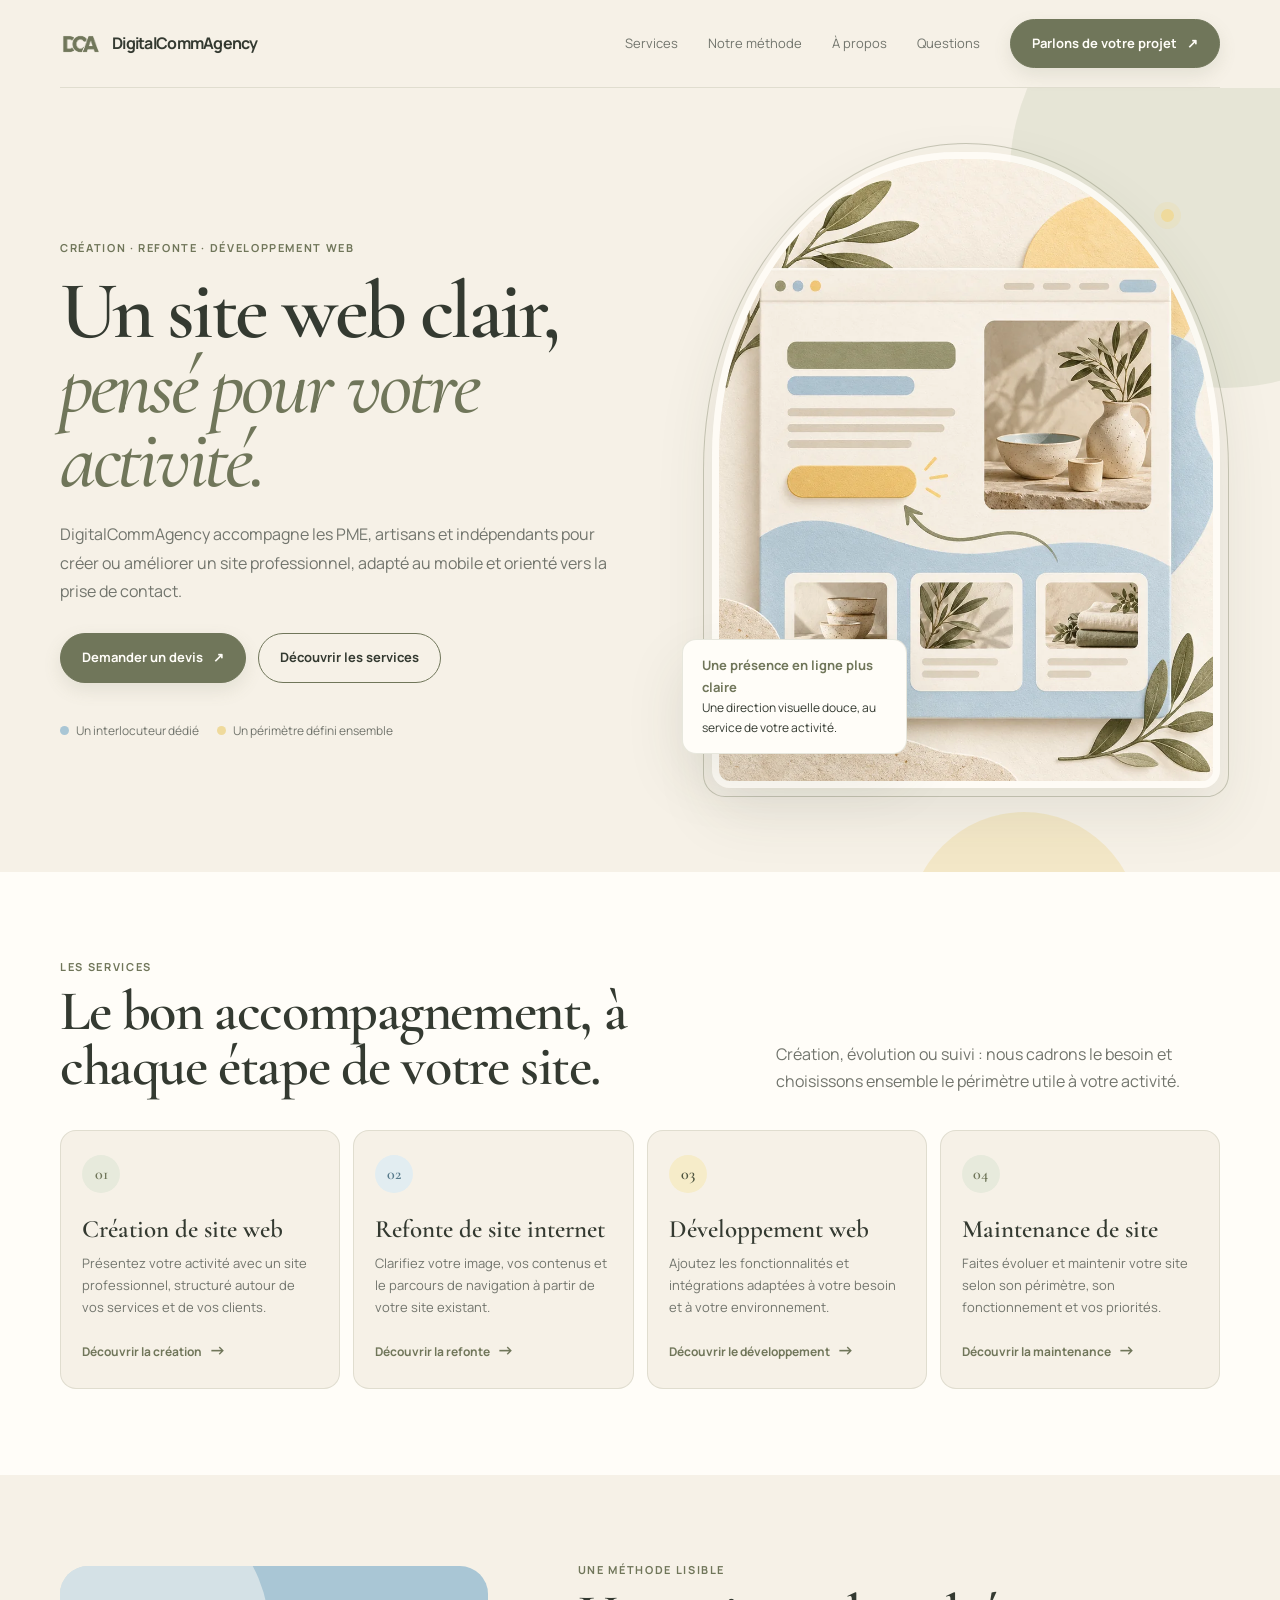
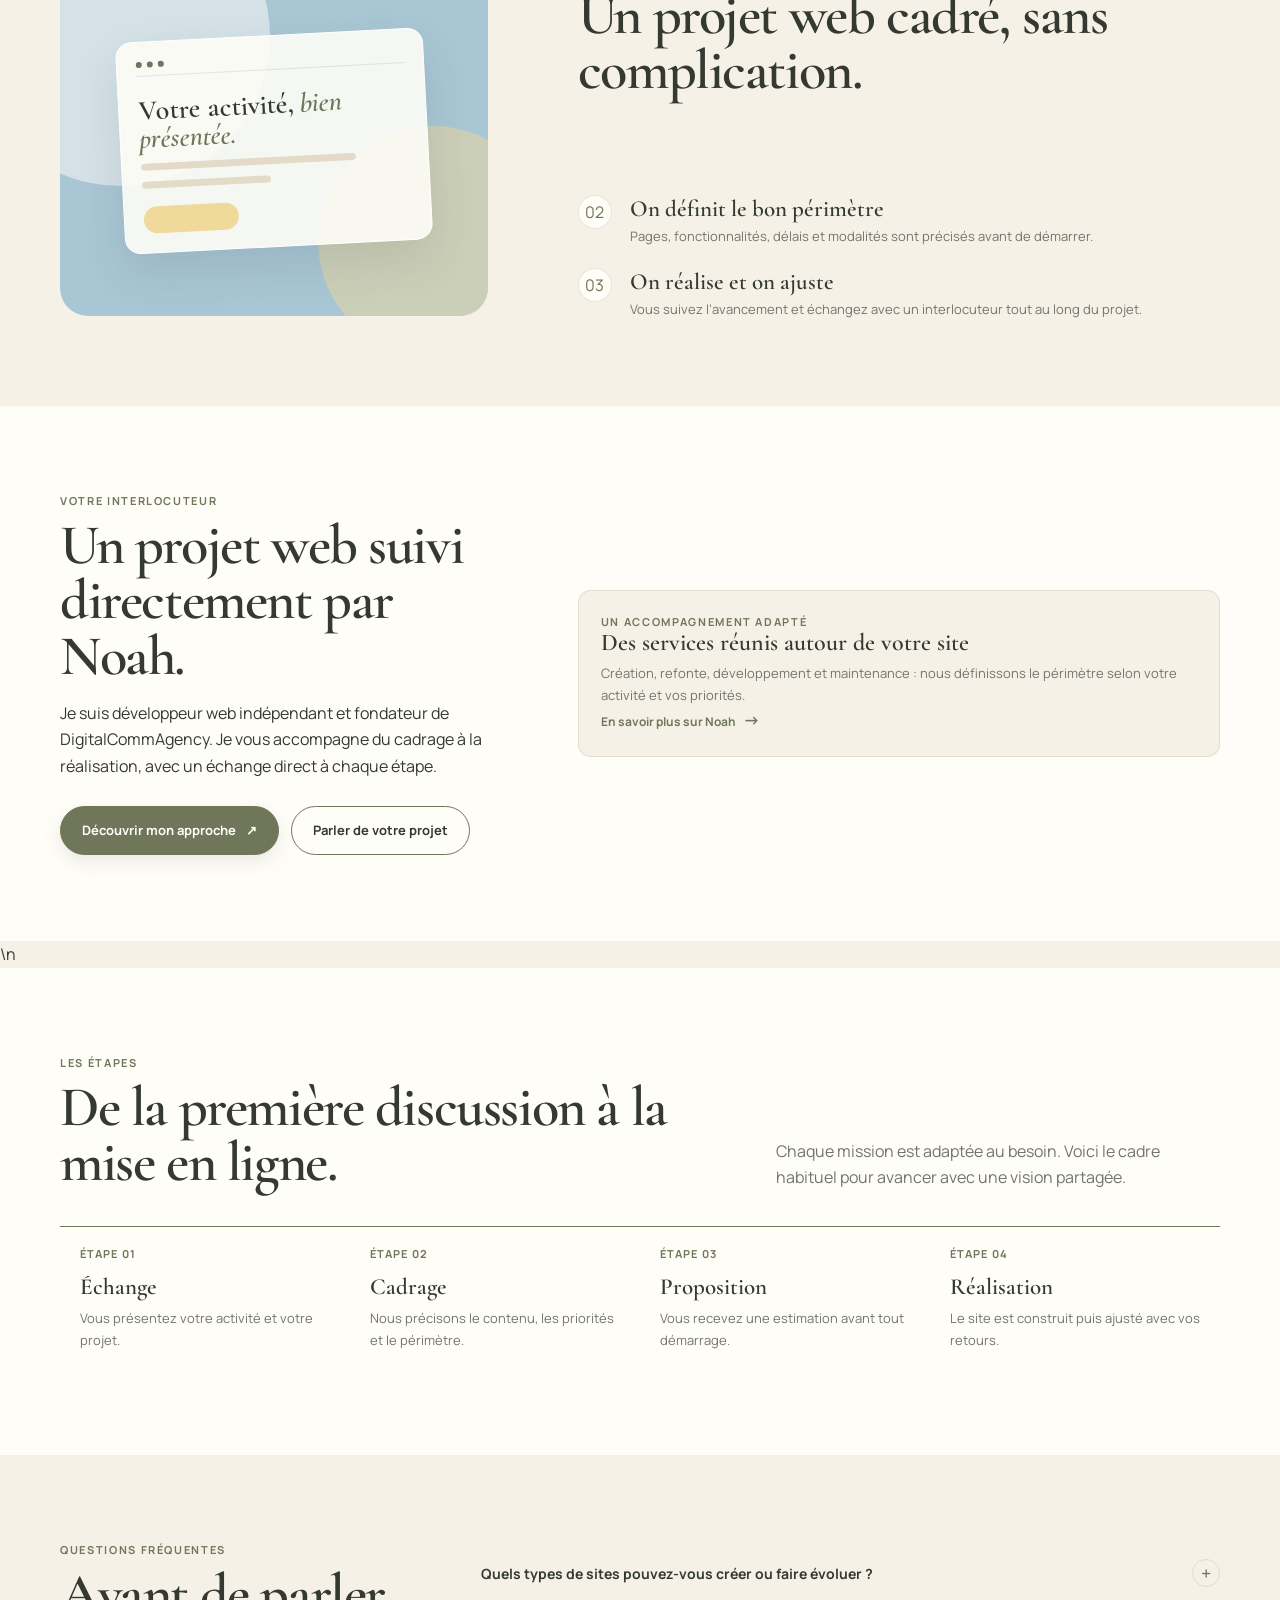
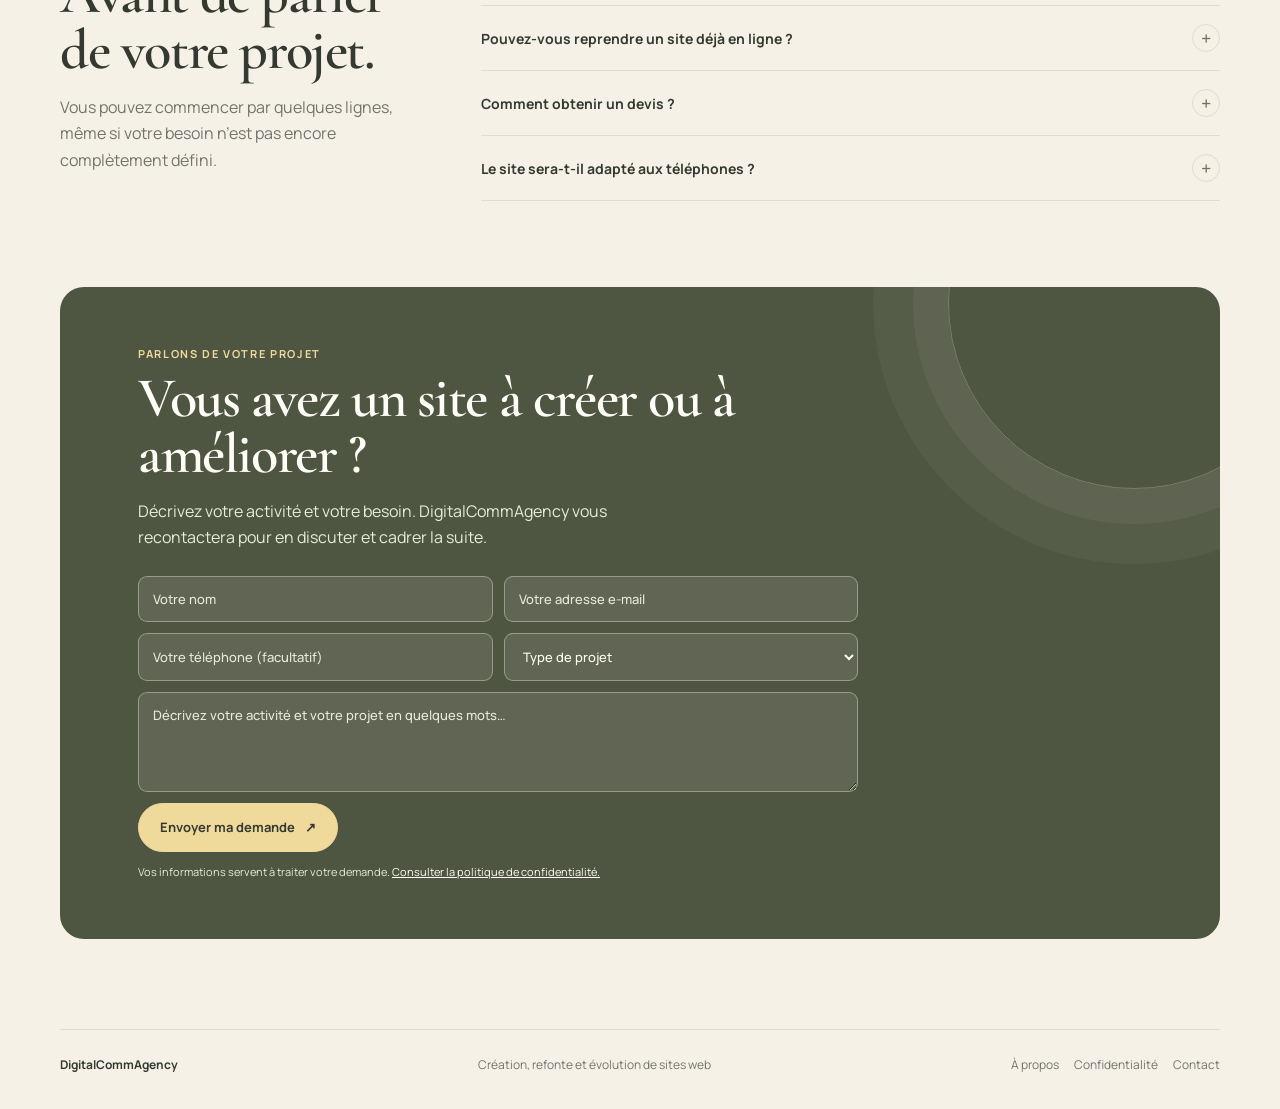
==== commit 39e4a688: "Mettre en avant le fondateur sur la page d’accueil" ====
--- a/index.html
+++ b/index.html
@@ -27,7 +27,7 @@
   <a class="skip-link" href="#contenu">Aller au contenu</a>
   <header class="site-header"><div class="wrap nav">
     <a class="brand" href="/" aria-label="DigitalCommAgency, accueil"><img src="/assets/brand/dca-olive.png" alt=""><span>DigitalCommAgency</span></a>
-    <nav class="navlinks" aria-label="Navigation principale"><a href="#services">Services</a><a href="#methode">Notre méthode</a><a href="#questions">Questions</a><a class="button" href="#contact">Parlons de votre projet <span aria-hidden="true">↗</span></a></nav>
+    <nav class="navlinks" aria-label="Navigation principale"><a href="#services">Services</a><a href="#methode">Notre méthode</a><a href="/a-propos.html">À propos</a><a href="#questions">Questions</a><a class="button" href="#contact">Parlons de votre projet <span aria-hidden="true">↗</span></a></nav>
   </div></header>
   <main id="contenu">
     <section class="hero"><div class="wrap hero-grid">
@@ -55,7 +55,7 @@
         <article class="feature"><span class="feature-icon">03</span><div><h3>On réalise et on ajuste</h3><p>Vous suivez l’avancement et échangez avec un interlocuteur tout au long du projet.</p></div></article>
       </div></div>
     </div></section>
-    <section class="section paper"><div class="wrap"><div class="section-head"><div><div class="tag">Les étapes</div><h2>De la première discussion à la mise en ligne.</h2></div><p>Chaque mission est adaptée au besoin. Voici le cadre habituel pour avancer avec une vision partagée.</p></div>
+    <section class="section paper"><div class="wrap split"><div><div class="tag">Votre interlocuteur</div><h2>Un projet web suivi directement par Noah.</h2><p>Je suis développeur web indépendant et fondateur de DigitalCommAgency. Je vous accompagne du cadrage à la réalisation, avec un échange direct à chaque étape.</p><div class="actions"><a class="button" href="/a-propos.html">Découvrir mon approche <span aria-hidden="true">↗</span></a><a class="button secondary" href="#contact">Parler de votre projet</a></div></div><div class="content-card"><div class="tag">Un accompagnement adapté</div><h3>Des services réunis autour de votre site</h3><p>Création, refonte, développement et maintenance : nous définissons le périmètre selon votre activité et vos priorités.</p><a class="text-link" href="/a-propos.html">En savoir plus sur Noah <span aria-hidden="true">→</span></a></div></div></section>\n    <section class="section paper"><div class="wrap"><div class="section-head"><div><div class="tag">Les étapes</div><h2>De la première discussion à la mise en ligne.</h2></div><p>Chaque mission est adaptée au besoin. Voici le cadre habituel pour avancer avec une vision partagée.</p></div>
       <div class="steps"><article class="step"><b>Étape 01</b><h3>Échange</h3><p>Vous présentez votre activité et votre projet.</p></article><article class="step"><b>Étape 02</b><h3>Cadrage</h3><p>Nous précisons le contenu, les priorités et le périmètre.</p></article><article class="step"><b>Étape 03</b><h3>Proposition</h3><p>Vous recevez une estimation avant tout démarrage.</p></article><article class="step"><b>Étape 04</b><h3>Réalisation</h3><p>Le site est construit puis ajusté avec vos retours.</p></article></div>
     </div></section>
     <section class="section" id="questions"><div class="wrap faq"><div><div class="tag">Questions fréquentes</div><h2>Avant de parler de votre projet.</h2><p style="color:var(--muted)">Vous pouvez commencer par quelques lignes, même si votre besoin n’est pas encore complètement défini.</p></div><div class="faq-list">
@@ -68,7 +68,7 @@
       <form class="contact-form" action="https://formsubmit.co/digitalcommagency@outlook.fr" method="POST"><input type="hidden" name="_subject" value="Nouvelle demande depuis le site DigitalCommAgency"><input type="hidden" name="_template" value="table"><input name="Nom" type="text" autocomplete="name" aria-label="Votre nom" placeholder="Votre nom" required><input name="email" type="email" autocomplete="email" aria-label="Votre adresse e-mail" placeholder="Votre adresse e-mail" required><input name="Téléphone" type="tel" autocomplete="tel" aria-label="Votre téléphone, facultatif" placeholder="Votre téléphone (facultatif)"><select name="Motif" aria-label="Type de projet" required><option value="" disabled selected>Type de projet</option><option>Création de site</option><option>Refonte de site</option><option>Développement web</option><option>Maintenance de site</option><option>Autre demande</option></select><textarea name="Détails du projet" aria-label="Description de votre projet" placeholder="Décrivez votre activité et votre projet en quelques mots…" required></textarea><button class="button" type="submit">Envoyer ma demande <span aria-hidden="true">↗</span></button><p class="form-note">Vos informations servent à traiter votre demande. <a href="/politique-confidentialite.html">Consulter la politique de confidentialité.</a></p></form>
     </div></div></section>
   </main>
-  <footer class="wrap site-footer"><a class="footer-brand" href="/">DigitalCommAgency</a><span>Création, refonte et évolution de sites web</span><div class="footer-links"><a href="/politique-confidentialite.html">Confidentialité</a><a href="#contact">Contact</a></div></footer>
+  <footer class="wrap site-footer"><a class="footer-brand" href="/">DigitalCommAgency</a><span>Création, refonte et évolution de sites web</span><div class="footer-links"><a href="/a-propos.html">À propos</a><a href="/politique-confidentialite.html">Confidentialité</a><a href="#contact">Contact</a></div></footer>
   <script src="/site-motion.js" defer></script>
 </body>
 </html>
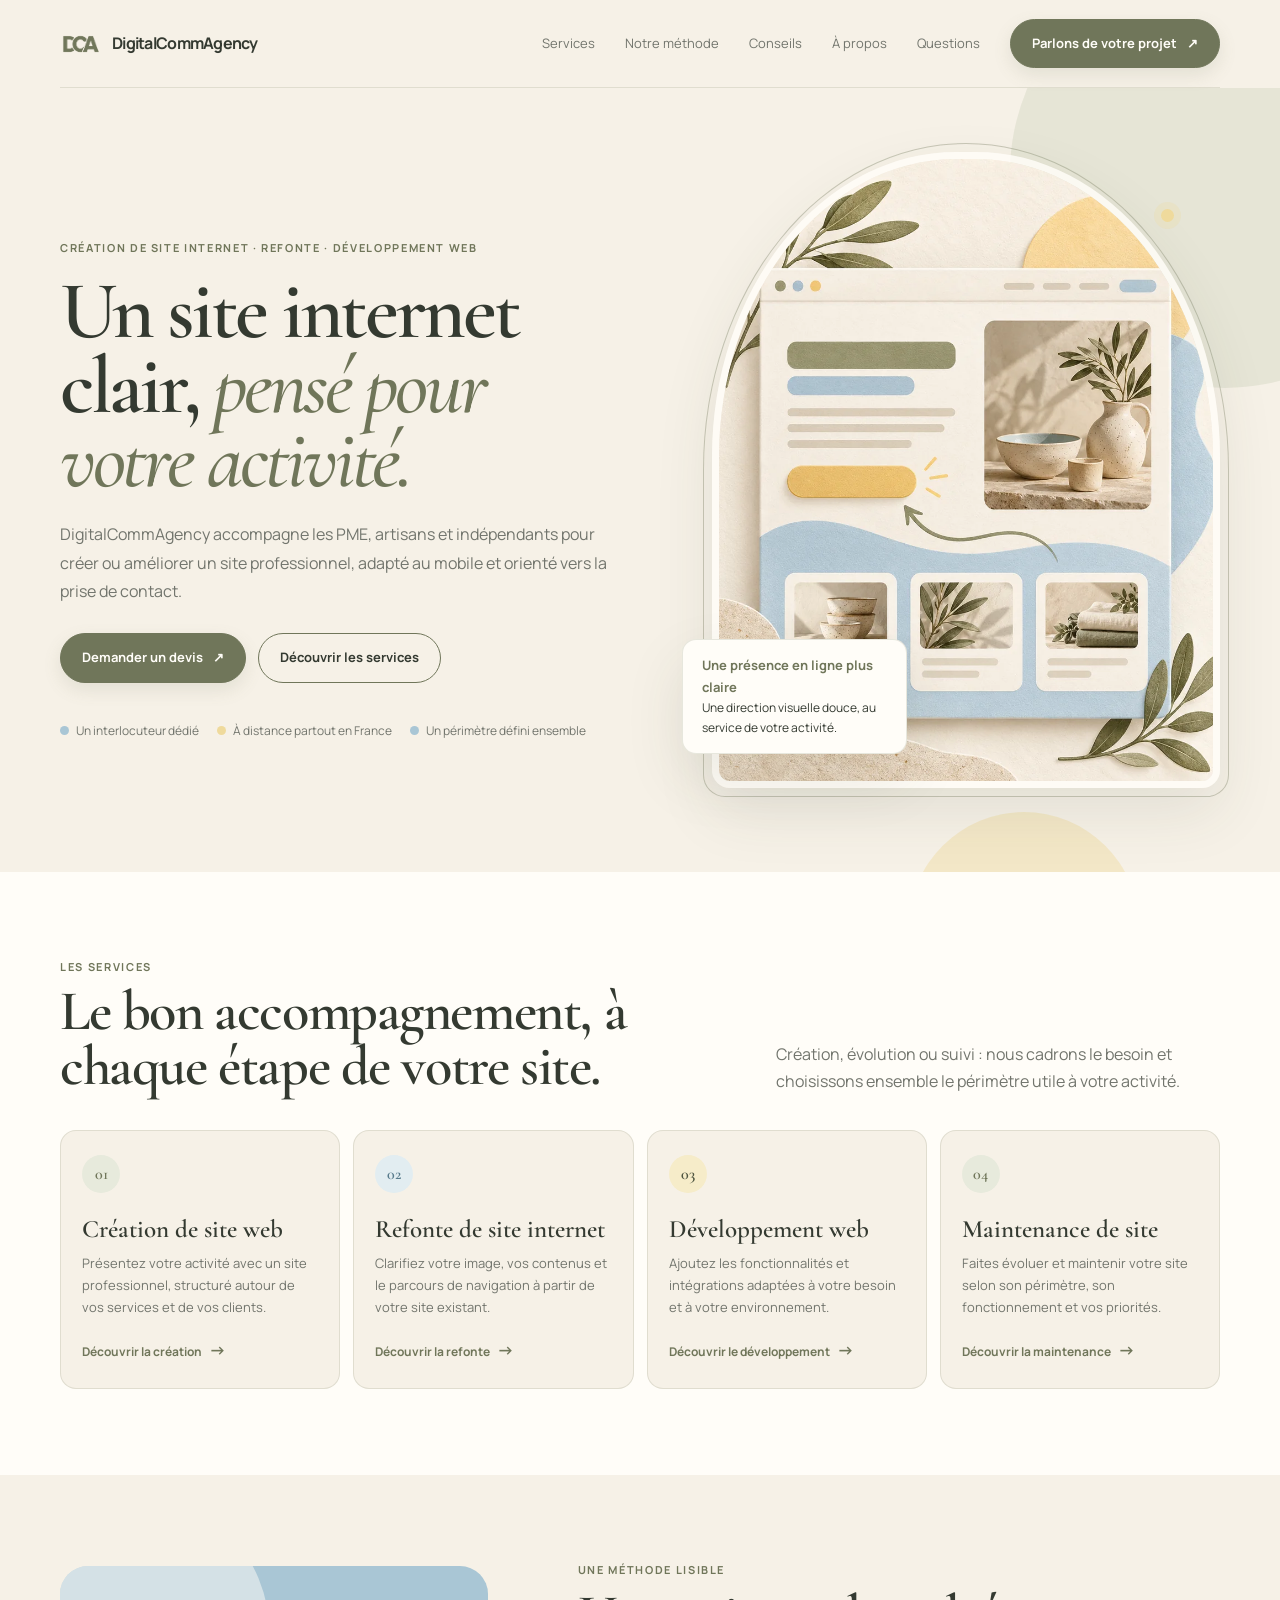
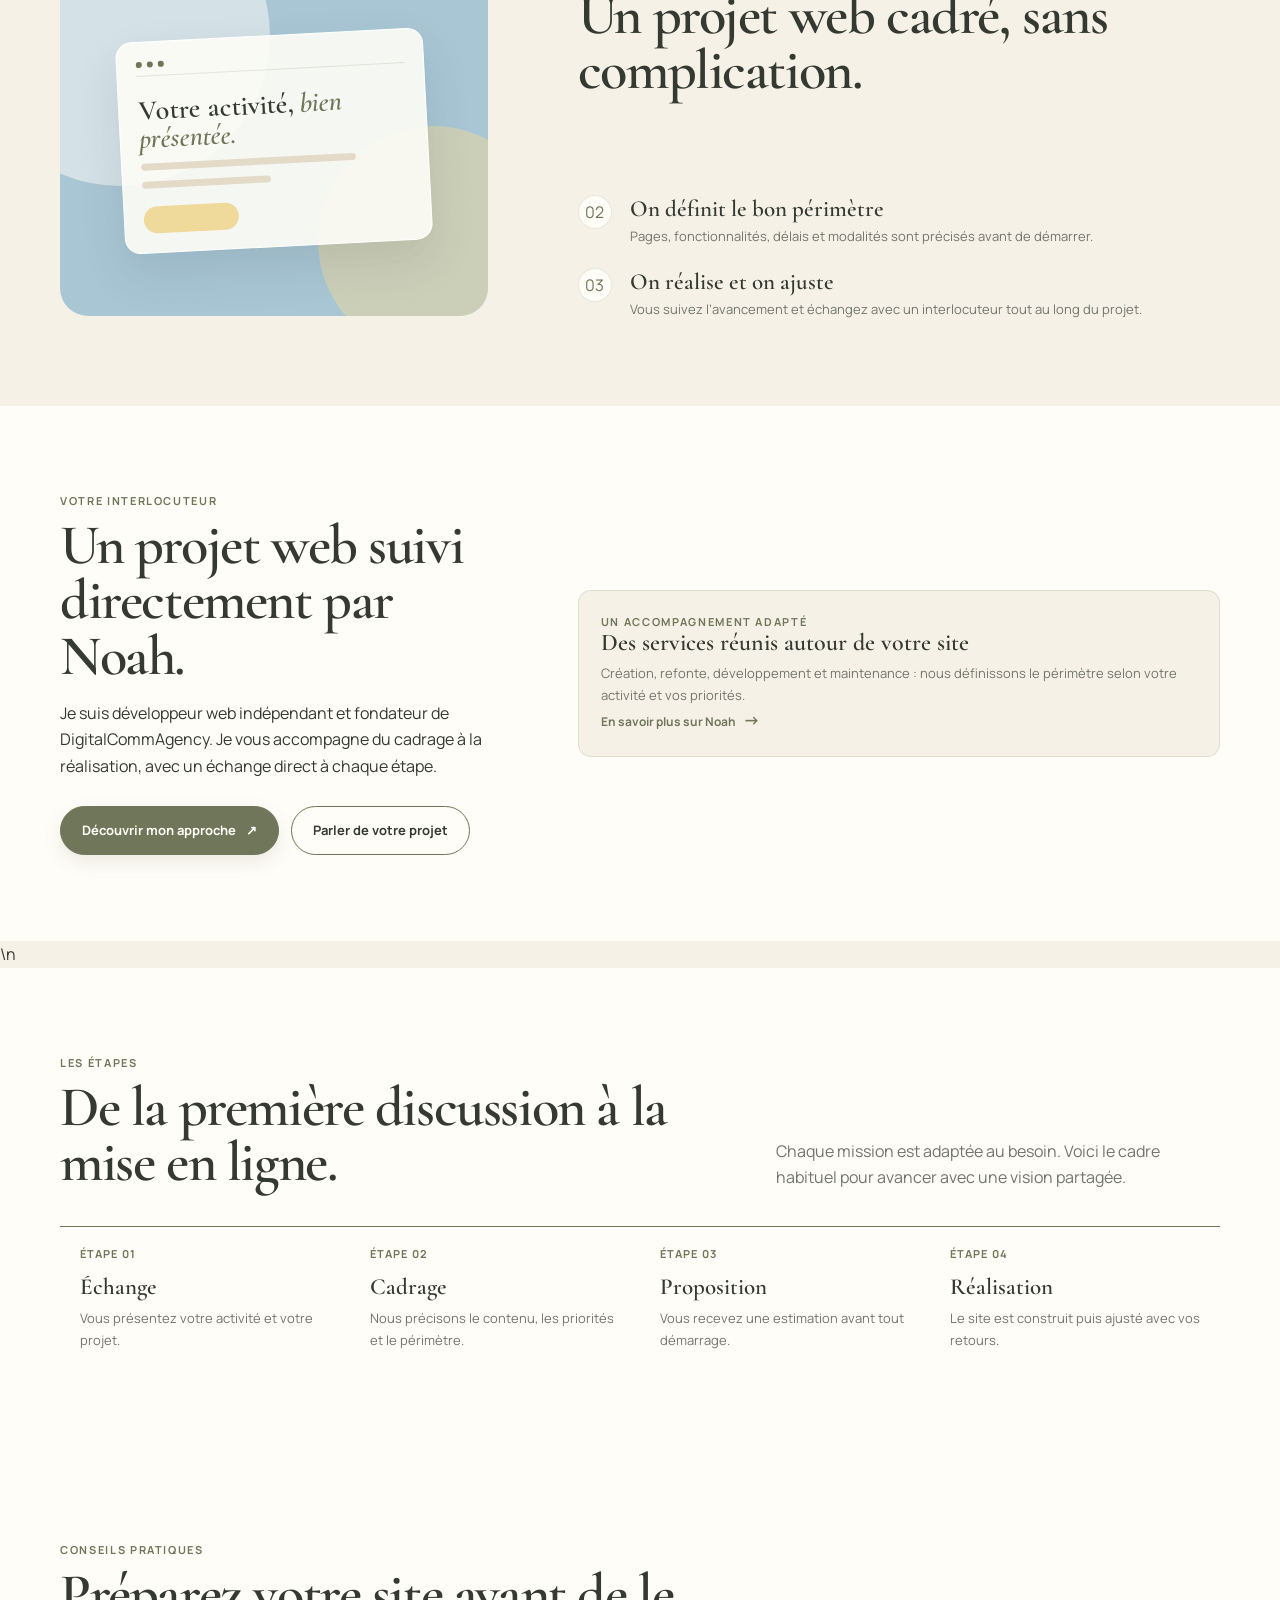
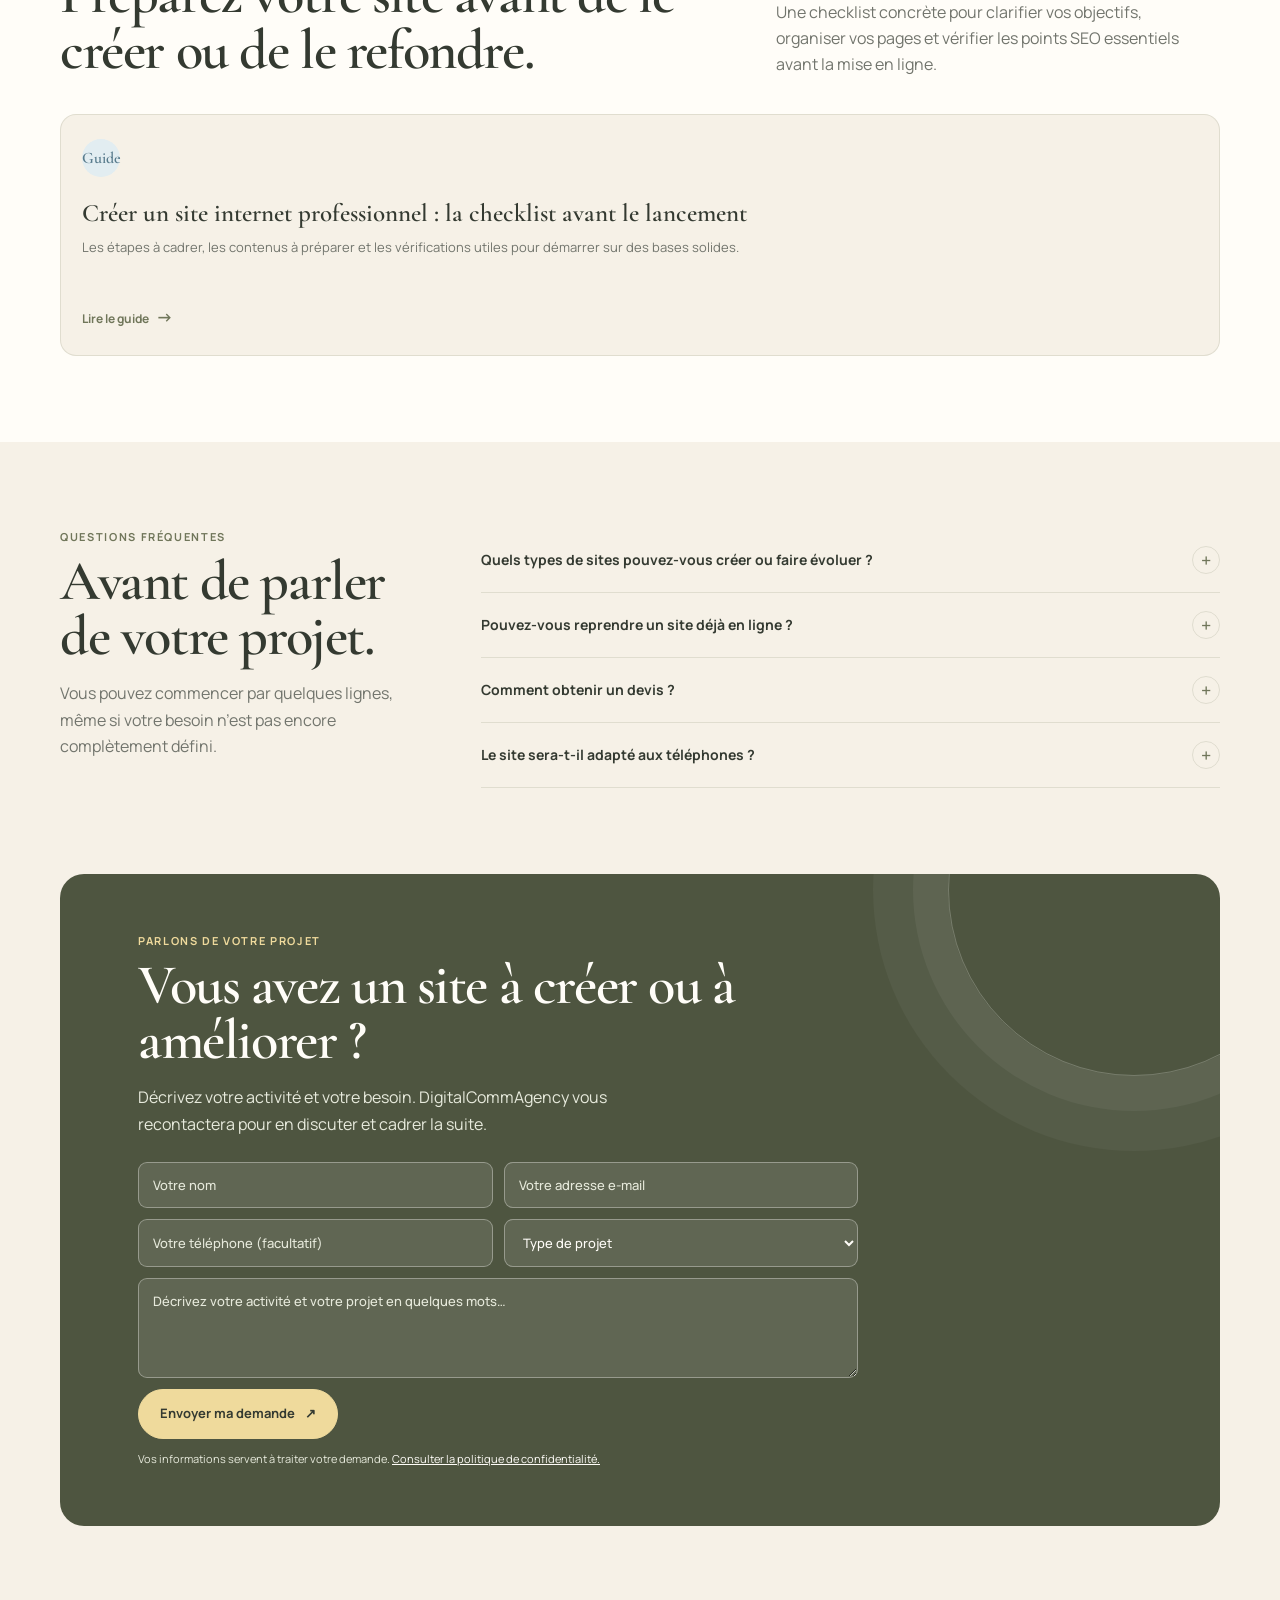
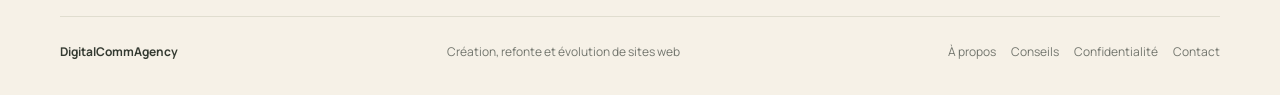
==== commit a0b59a95: "Renforcer les pages SEO et ajouter une checklist de création de site" ====
--- a/index.html
+++ b/index.html
@@ -3,18 +3,18 @@
 <head>
   <meta charset="utf-8">
   <meta name="viewport" content="width=device-width, initial-scale=1">
-  <meta name="description" content="DigitalCommAgency crée, refond et fait évoluer des sites web professionnels pour les PME, artisans et indépendants. Parlons de votre projet." />
+  <meta name="description" content="Création et refonte de site internet pour TPE, PME, artisans et indépendants. Un site clair, adapté au mobile, pensé pour faciliter les prises de contact." />
   <meta name="robots" content="index,follow,max-image-preview:large">
   <link rel="canonical" href="https://digitalcommagency.fr/">
   <meta property="og:type" content="website">
   <meta property="og:locale" content="fr_FR">
   <meta property="og:site_name" content="DigitalCommAgency">
-  <meta property="og:title" content="Création et refonte de sites web | DigitalCommAgency">
-  <meta property="og:description" content="Des sites web clairs, adaptés à votre activité et conçus pour faciliter les prises de contact.">
+  <meta property="og:title" content="Création de site internet pour TPE &amp; PME | DigitalCommAgency">
+  <meta property="og:description" content="Création et refonte de site internet pour TPE, PME, artisans et indépendants. Un site clair, adapté au mobile, pensé pour faciliter les prises de contact.">
   <meta property="og:url" content="https://digitalcommagency.fr/">
   <meta property="og:image" content="https://digitalcommagency.fr/assets/website-concept.webp">
   <meta name="theme-color" content="#f6f1e7">
-  <title>Création et refonte de sites web | DigitalCommAgency</title>
+  <title>Création de site internet pour TPE &amp; PME | DigitalCommAgency</title>
   <link rel="preconnect" href="https://fonts.googleapis.com">
   <link rel="preconnect" href="https://fonts.gstatic.com" crossorigin>
   <link href="https://fonts.googleapis.com/css2?family=Cormorant+Garamond:wght@500;600;700&family=Manrope:wght@400;500;600;700&display=swap" rel="stylesheet">
@@ -27,14 +27,14 @@
   <a class="skip-link" href="#contenu">Aller au contenu</a>
   <header class="site-header"><div class="wrap nav">
     <a class="brand" href="/" aria-label="DigitalCommAgency, accueil"><img src="/assets/brand/dca-olive.png" alt=""><span>DigitalCommAgency</span></a>
-    <nav class="navlinks" aria-label="Navigation principale"><a href="#services">Services</a><a href="#methode">Notre méthode</a><a href="/a-propos.html">À propos</a><a href="#questions">Questions</a><a class="button" href="#contact">Parlons de votre projet <span aria-hidden="true">↗</span></a></nav>
+    <nav class="navlinks" aria-label="Navigation principale"><a href="#services">Services</a><a href="#methode">Notre méthode</a><a href="#conseils">Conseils</a><a href="/a-propos.html">À propos</a><a href="#questions">Questions</a><a class="button" href="#contact">Parlons de votre projet <span aria-hidden="true">↗</span></a></nav>
   </div></header>
   <main id="contenu">
     <section class="hero"><div class="wrap hero-grid">
-      <div class="hero-copy"><div class="eyebrow">Création · refonte · développement web</div><h1>Un site web clair, <em>pensé pour votre activité.</em></h1>
+      <div class="hero-copy"><div class="eyebrow">Création de site internet · refonte · développement web</div><h1>Un site internet clair, <em>pensé pour votre activité.</em></h1>
         <p>DigitalCommAgency accompagne les PME, artisans et indépendants pour créer ou améliorer un site professionnel, adapté au mobile et orienté vers la prise de contact.</p>
         <div class="actions"><a class="button" href="#contact">Demander un devis <span aria-hidden="true">↗</span></a><a class="button secondary" href="#services">Découvrir les services</a></div>
-        <div class="hero-note"><span><i class="dot"></i> Un interlocuteur dédié</span><span><i class="dot" style="background:var(--yellow)"></i> Un périmètre défini ensemble</span></div>
+        <div class="hero-note"><span><i class="dot"></i> Un interlocuteur dédié</span><span><i class="dot" style="background:var(--yellow)"></i> À distance partout en France</span><span><i class="dot"></i> Un périmètre défini ensemble</span></div>
       </div>
       <div class="hero-art"><img src="/assets/website-concept.webp" alt="Illustration d'une interface de site web dans des tons ivoire, bleu poudré et olive"><div class="art-caption"><b>Une présence en ligne plus claire</b>Une direction visuelle douce, au service de votre activité.</div></div>
     </div></section>
@@ -58,6 +58,10 @@
     <section class="section paper"><div class="wrap split"><div><div class="tag">Votre interlocuteur</div><h2>Un projet web suivi directement par Noah.</h2><p>Je suis développeur web indépendant et fondateur de DigitalCommAgency. Je vous accompagne du cadrage à la réalisation, avec un échange direct à chaque étape.</p><div class="actions"><a class="button" href="/a-propos.html">Découvrir mon approche <span aria-hidden="true">↗</span></a><a class="button secondary" href="#contact">Parler de votre projet</a></div></div><div class="content-card"><div class="tag">Un accompagnement adapté</div><h3>Des services réunis autour de votre site</h3><p>Création, refonte, développement et maintenance : nous définissons le périmètre selon votre activité et vos priorités.</p><a class="text-link" href="/a-propos.html">En savoir plus sur Noah <span aria-hidden="true">→</span></a></div></div></section>\n    <section class="section paper"><div class="wrap"><div class="section-head"><div><div class="tag">Les étapes</div><h2>De la première discussion à la mise en ligne.</h2></div><p>Chaque mission est adaptée au besoin. Voici le cadre habituel pour avancer avec une vision partagée.</p></div>
       <div class="steps"><article class="step"><b>Étape 01</b><h3>Échange</h3><p>Vous présentez votre activité et votre projet.</p></article><article class="step"><b>Étape 02</b><h3>Cadrage</h3><p>Nous précisons le contenu, les priorités et le périmètre.</p></article><article class="step"><b>Étape 03</b><h3>Proposition</h3><p>Vous recevez une estimation avant tout démarrage.</p></article><article class="step"><b>Étape 04</b><h3>Réalisation</h3><p>Le site est construit puis ajusté avec vos retours.</p></article></div>
     </div></section>
+    <section class="section paper" id="conseils"><div class="wrap">
+      <div class="section-head"><div><div class="tag">Conseils pratiques</div><h2>Préparez votre site avant de le créer ou de le refondre.</h2></div><p>Une checklist concrète pour clarifier vos objectifs, organiser vos pages et vérifier les points SEO essentiels avant la mise en ligne.</p></div>
+      <article class="service-card"><span class="card-index">Guide</span><h3><a href="/creer-site-internet-checklist.html">Créer un site internet professionnel : la checklist avant le lancement</a></h3><p>Les étapes à cadrer, les contenus à préparer et les vérifications utiles pour démarrer sur des bases solides.</p><a class="text-link" href="/creer-site-internet-checklist.html">Lire le guide <span aria-hidden="true">→</span></a></article>
+    </div></section>
     <section class="section" id="questions"><div class="wrap faq"><div><div class="tag">Questions fréquentes</div><h2>Avant de parler de votre projet.</h2><p style="color:var(--muted)">Vous pouvez commencer par quelques lignes, même si votre besoin n’est pas encore complètement défini.</p></div><div class="faq-list">
       <details><summary>Quels types de sites pouvez-vous créer ou faire évoluer ?</summary><p>DigitalCommAgency intervient sur des sites vitrines, des pages dédiées à une offre et des évolutions de sites existants. Le périmètre dépend des objectifs, des contenus et des besoins fonctionnels.</p></details>
       <details><summary>Pouvez-vous reprendre un site déjà en ligne ?</summary><p>Oui. Un échange préalable permet de comprendre la technologie, les accès disponibles, les limites du site et les améliorations souhaitées avant de proposer une intervention.</p></details>
@@ -68,7 +72,7 @@
       <form class="contact-form" action="https://formsubmit.co/digitalcommagency@outlook.fr" method="POST"><input type="hidden" name="_subject" value="Nouvelle demande depuis le site DigitalCommAgency"><input type="hidden" name="_template" value="table"><input name="Nom" type="text" autocomplete="name" aria-label="Votre nom" placeholder="Votre nom" required><input name="email" type="email" autocomplete="email" aria-label="Votre adresse e-mail" placeholder="Votre adresse e-mail" required><input name="Téléphone" type="tel" autocomplete="tel" aria-label="Votre téléphone, facultatif" placeholder="Votre téléphone (facultatif)"><select name="Motif" aria-label="Type de projet" required><option value="" disabled selected>Type de projet</option><option>Création de site</option><option>Refonte de site</option><option>Développement web</option><option>Maintenance de site</option><option>Autre demande</option></select><textarea name="Détails du projet" aria-label="Description de votre projet" placeholder="Décrivez votre activité et votre projet en quelques mots…" required></textarea><button class="button" type="submit">Envoyer ma demande <span aria-hidden="true">↗</span></button><p class="form-note">Vos informations servent à traiter votre demande. <a href="/politique-confidentialite.html">Consulter la politique de confidentialité.</a></p></form>
     </div></div></section>
   </main>
-  <footer class="wrap site-footer"><a class="footer-brand" href="/">DigitalCommAgency</a><span>Création, refonte et évolution de sites web</span><div class="footer-links"><a href="/a-propos.html">À propos</a><a href="/politique-confidentialite.html">Confidentialité</a><a href="#contact">Contact</a></div></footer>
+  <footer class="wrap site-footer"><a class="footer-brand" href="/">DigitalCommAgency</a><span>Création, refonte et évolution de sites web</span><div class="footer-links"><a href="/a-propos.html">À propos</a><a href="/creer-site-internet-checklist.html">Conseils</a><a href="/politique-confidentialite.html">Confidentialité</a><a href="#contact">Contact</a></div></footer>
   <script src="/site-motion.js" defer></script>
 </body>
 </html>
